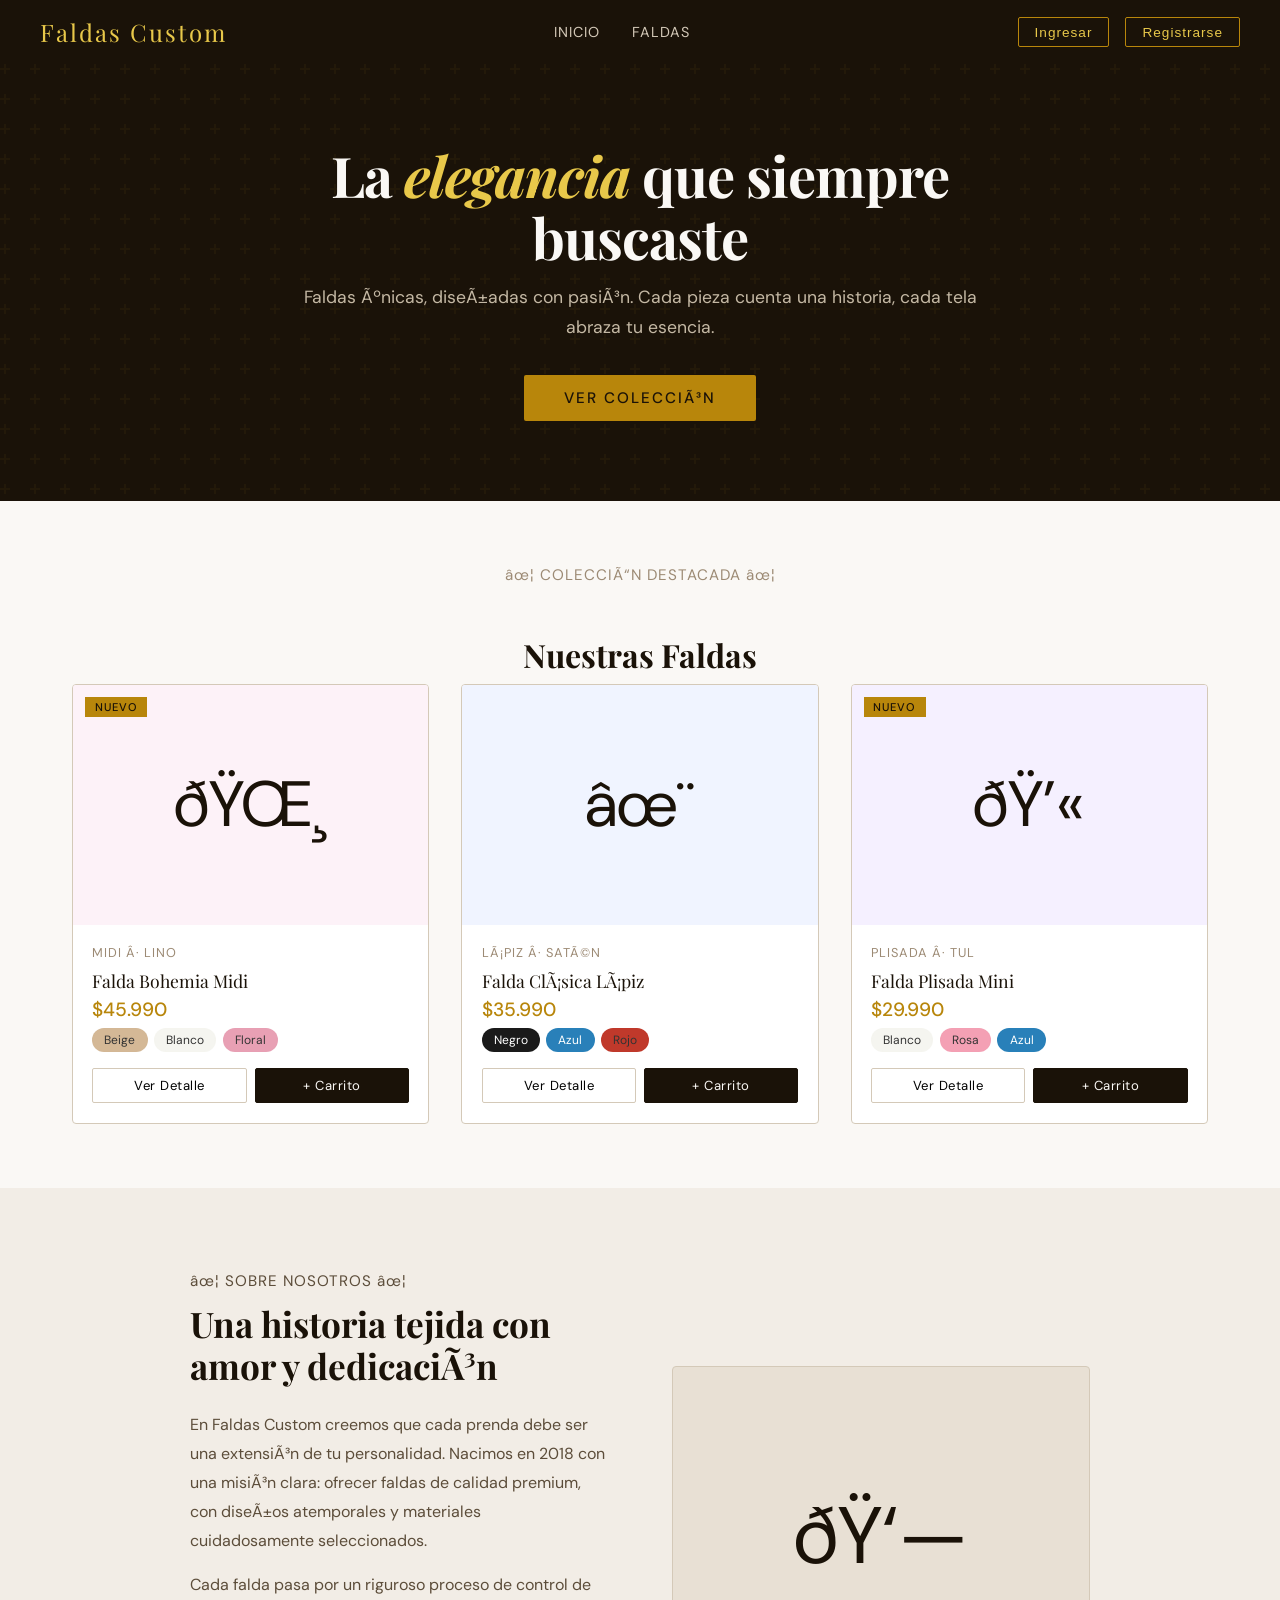
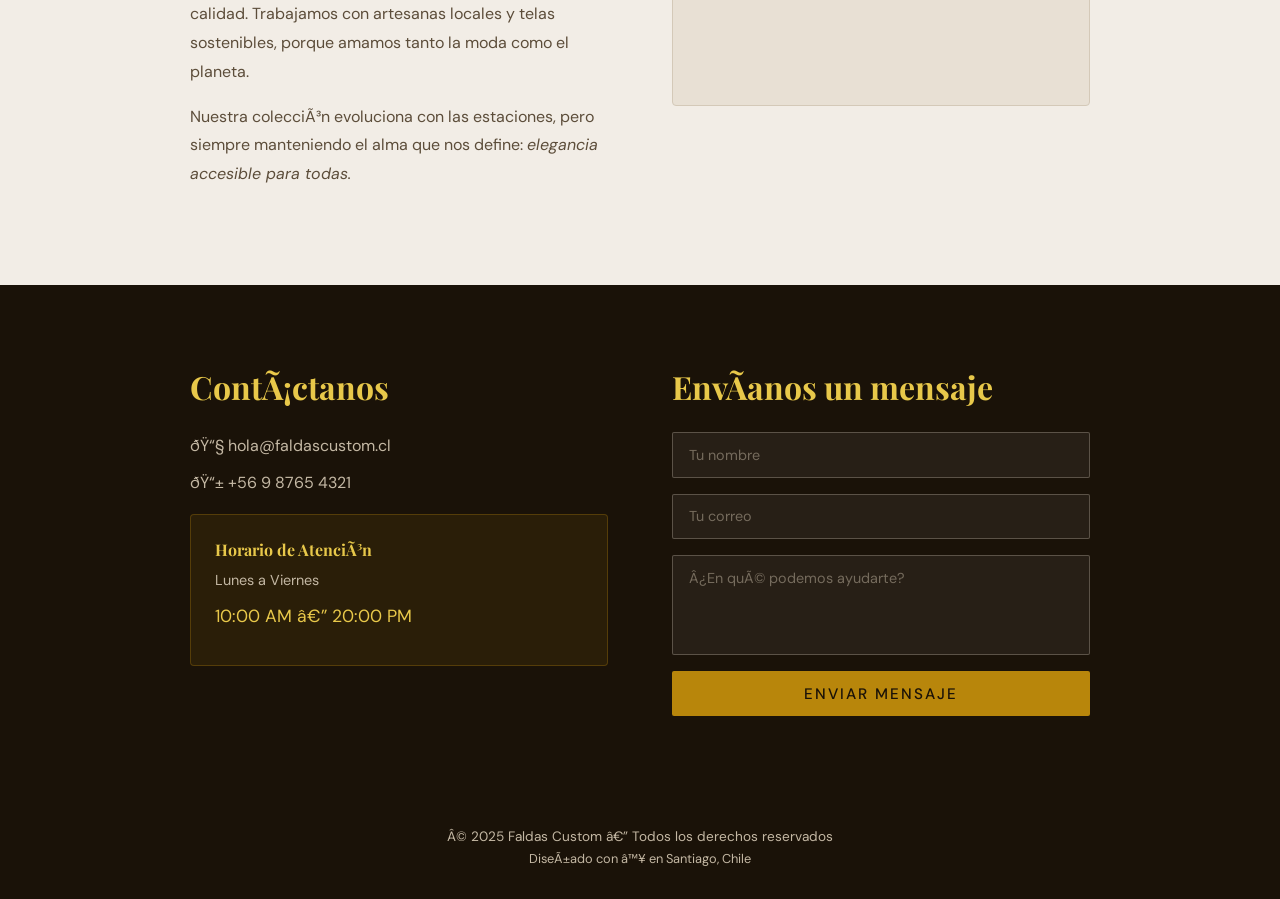
==== frontend/index.html @ bca708c4 "Actualizacion de archivos backend" ====
﻿<!DOCTYPE html>
<html lang="es">
<head>
<meta charset="UTF-8"/>
<meta name="viewport" content="width=device-width,initial-scale=1.0"/>
<title>Faldas Custom. â€” Tienda</title>
<link href="https://fonts.googleapis.com/css2?family=Playfair+Display:ital,wght@0,400;0,600;1,400&family=DM+Sans:wght@300;400;500&display=swap" rel="stylesheet"/>
<link rel="stylesheet" href="css/style.css">
</head>
<body>

<!-- NAV -->
<nav>
  <div class="nav-inner">
    <div class="nav-logo" onclick="goPage('home')">Faldas Custom</div>
    <div class="nav-links">
      <a onclick="goPage('home')">Inicio</a>
      <a onclick="goPage('faldas')">Faldas</a>
    </div>
    <div class="nav-actions" id="navActions">
      <button class="btn-nav" onclick="openModal('loginModal')">Ingresar</button>
      <button class="btn-nav" onclick="openModal('registerModal')">Registrarse</button>
      <div class="cart-badge hidden" id="cartBadge" onclick="toggleCart()">
        ðŸ›ï¸ <span class="cart-count" id="cartCount">0</span>
      </div>
    </div>
  </div>
</nav>

<!-- NOTIF CONTAINER -->
<div class="notif" id="notifContainer"></div>

<!-- CART OVERLAY -->
<div class="cart-overlay" id="cartOverlay" onclick="toggleCart()"></div>

<!-- CART DRAWER -->
<div class="cart-drawer" id="cartDrawer">
  <div class="cart-head">
    <h3>Mi Carrito</h3>
    <button class="modal-close" onclick="toggleCart()">âœ•</button>
  </div>
  <div class="cart-items" id="cartItems"></div>
  <div class="cart-foot">
    <div class="cart-total"><span>Total</span><span id="cartTotal">$0</span></div>
    <button class="btn-primary" style="width:100%;margin-bottom:.5rem" onclick="checkout()">Proceder al Pago</button>
    <button class="btn-sm" style="width:100%" onclick="toggleCart()">Seguir Comprando</button>
  </div>
</div>

<!-- ============ PAGES ============ -->

<!-- HOME PAGE -->
<div id="page-home" class="page active">
  <div class="hero">
    <div class="hero-content">
      <h1>La <em>elegancia</em> que siempre buscaste</h1>
      <p>Faldas Ãºnicas, diseÃ±adas con pasiÃ³n. Cada pieza cuenta una historia, cada tela abraza tu esencia.</p>
      <button class="btn-primary" onclick="goPage('faldas')">Ver ColecciÃ³n</button>
    </div>
  </div>

  <div class="section">
    <p class="section-sub">âœ¦ COLECCIÃ“N DESTACADA âœ¦</p>
    <h2 class="section-title">Nuestras Faldas</h2>
    <div class="products-grid" id="homeProducts"></div>
  </div>

  <div class="about">
    <div class="about-inner">
      <div>
        <p class="section-sub" style="text-align:left;margin-bottom:.5rem">âœ¦ SOBRE NOSOTROS âœ¦</p>
        <h2>Una historia tejida con amor y dedicaciÃ³n</h2>
        <p>En Faldas Custom creemos que cada prenda debe ser una extensiÃ³n de tu personalidad. Nacimos en 2018 con una misiÃ³n clara: ofrecer faldas de calidad premium, con diseÃ±os atemporales y materiales cuidadosamente seleccionados.</p>
        <p>Cada falda pasa por un riguroso proceso de control de calidad. Trabajamos con artesanas locales y telas sostenibles, porque amamos tanto la moda como el planeta.</p>
        <p>Nuestra colecciÃ³n evoluciona con las estaciones, pero siempre manteniendo el alma que nos define: <em>elegancia accesible para todas.</em></p>
      </div>
      <div class="about-img">ðŸ‘—</div>
    </div>
  </div>

  <div class="contact">
    <div class="contact-inner">
      <div>
        <h2>ContÃ¡ctanos</h2>
        <p>ðŸ“§ hola@faldascustom.cl</p>
        <p>ðŸ“± +56 9 8765 4321</p>
        <div class="horario">
          <h4>Horario de AtenciÃ³n</h4>
          <p>Lunes a Viernes</p>
          <p style="font-size:1.1rem;color:var(--gold2);margin-top:.3rem">10:00 AM â€” 20:00 PM</p>
        </div>
      </div>
      <div>
        <h2>EnvÃ­anos un mensaje</h2>
        <div class="contact-form">
          <input type="text" placeholder="Tu nombre"/>
          <input type="email" placeholder="Tu correo"/>
          <textarea rows="4" placeholder="Â¿En quÃ© podemos ayudarte?"></textarea>
          <button class="btn-primary" onclick="notify('Mensaje enviado. Â¡Gracias por contactarnos!')">Enviar Mensaje</button>
        </div>
      </div>
    </div>
  </div>

  <footer>
    <p>Â© 2025 Faldas Custom â€” Todos los derechos reservados</p>
    <p style="margin-top:.3rem;font-size:.8rem">DiseÃ±ado con â™¥ en Santiago, Chile</p>
  </footer>
</div>

<!-- FALDAS PAGE -->
<div id="page-faldas" class="page">
  <div class="faldas-header">
    <h1>ColecciÃ³n de Faldas</h1>
    <p>Encuentra tu falda perfecta con nuestros filtros</p>
  </div>
  <div class="faldas-layout">
    <aside class="filters-panel">
      <h4 style="margin-bottom:1rem;font-size:.9rem;letter-spacing:1px;text-transform:uppercase;color:var(--ink2)">Filtros</h4>

      <div class="filter-section">
        <div class="filter-title">Talla</div>
        <label class="filter-option"><input type="checkbox" value="XS" onchange="applyFilters()"> XS</label>
        <label class="filter-option"><input type="checkbox" value="S" onchange="applyFilters()"> S</label>
        <label class="filter-option"><input type="checkbox" value="M" onchange="applyFilters()"> M</label>
        <label class="filter-option"><input type="checkbox" value="L" onchange="applyFilters()"> L</label>
        <label class="filter-option"><input type="checkbox" value="XL" onchange="applyFilters()"> XL</label>
        <label class="filter-option"><input type="checkbox" value="XXL" onchange="applyFilters()"> XXL</label>
      </div>

      <div class="filter-section">
        <div class="filter-title">Color</div>
        <label class="filter-option"><input type="checkbox" value="Negro" onchange="applyFilters()"> Negro</label>
        <label class="filter-option"><input type="checkbox" value="Blanco" onchange="applyFilters()"> Blanco</label>
        <label class="filter-option"><input type="checkbox" value="Beige" onchange="applyFilters()"> Beige</label>
        <label class="filter-option"><input type="checkbox" value="Rojo" onchange="applyFilters()"> Rojo</label>
        <label class="filter-option"><input type="checkbox" value="Azul" onchange="applyFilters()"> Azul</label>
        <label class="filter-option"><input type="checkbox" value="Floral" onchange="applyFilters()"> Floral</label>
      </div>

      <div class="filter-section">
        <div class="filter-title">Tipo</div>
        <label class="filter-option"><input type="checkbox" value="Midi" onchange="applyFilters()"> Midi</label>
        <label class="filter-option"><input type="checkbox" value="Mini" onchange="applyFilters()"> Mini</label>
        <label class="filter-option"><input type="checkbox" value="Maxi" onchange="applyFilters()"> Maxi</label>
        <label class="filter-option"><input type="checkbox" value="LÃ¡piz" onchange="applyFilters()"> LÃ¡piz</label>
        <label class="filter-option"><input type="checkbox" value="Plisada" onchange="applyFilters()"> Plisada</label>
        <label class="filter-option"><input type="checkbox" value="Campana" onchange="applyFilters()"> Campana</label>
      </div>

      <div class="filter-section">
        <div class="filter-title">Material</div>
        <label class="filter-option"><input type="checkbox" value="Lino" onchange="applyFilters()"> Lino</label>
        <label class="filter-option"><input type="checkbox" value="AlgodÃ³n" onchange="applyFilters()"> AlgodÃ³n</label>
        <label class="filter-option"><input type="checkbox" value="Seda" onchange="applyFilters()"> Seda</label>
        <label class="filter-option"><input type="checkbox" value="Denim" onchange="applyFilters()"> Denim</label>
        <label class="filter-option"><input type="checkbox" value="SatÃ©n" onchange="applyFilters()"> SatÃ©n</label>
        <label class="filter-option"><input type="checkbox" value="Tul" onchange="applyFilters()"> Tul</label>
      </div>
      <button class="clear-filters" onclick="clearFilters()">âœ• Limpiar filtros</button>
    </aside>
    <div>
      <p class="results-count" id="resultsCount"></p>
      <div class="products-grid" id="faldaProducts"></div>
    </div>
  </div>
</div>

<!-- USER DASHBOARD -->
<div id="page-dashboard" class="page">
  <div class="dashboard">
    <div class="dashboard-header">
      <h2 id="dashWelcome">Mi Cuenta</h2>
      <p>Gestiona tus pedidos, direcciones y mÃ©todos de pago</p>
    </div>
    <div class="dash-cards">
      <div class="dash-card"><div class="num" id="dOrders">0</div><div class="lbl">Pedidos</div></div>
      <div class="dash-card"><div class="num" id="dAddresses">0</div><div class="lbl">Direcciones</div></div>
      <div class="dash-card"><div class="num" id="dPayments">0</div><div class="lbl">MÃ©todos de Pago</div></div>
    </div>
    <div class="tabs">
      <button class="tab active" onclick="switchDashTab('orders',this)">Pedidos</button>
      <button class="tab" onclick="switchDashTab('addresses',this)">Direcciones</button>
      <button class="tab" onclick="switchDashTab('payments',this)">MÃ©todos de Pago</button>
      <button class="tab" onclick="switchDashTab('account',this)">Mi Cuenta</button>
    </div>
    <div id="dashTab-orders">
      <div class="order-row header">
        <span>Pedido</span><span>Fecha</span><span>Total</span><span>Estado</span>
      </div>
      <div id="ordersList"></div>
    </div>
    <div id="dashTab-addresses" class="hidden">
      <div style="display:flex;justify-content:flex-end;margin-bottom:1rem">
        <button class="btn-primary" style="padding:.5rem 1.2rem;font-size:.85rem" onclick="openModal('addAddressModal')">+ Agregar DirecciÃ³n</button>
      </div>
      <div id="addressesList"></div>
    </div>
    <div id="dashTab-payments" class="hidden">
      <div style="display:flex;justify-content:flex-end;margin-bottom:1rem">
        <button class="btn-primary" style="padding:.5rem 1.2rem;font-size:.85rem" onclick="openModal('addPaymentModal')">+ Agregar MÃ©todo</button>
      </div>
      <div id="paymentsList"></div>
    </div>
    <div id="dashTab-account" class="hidden">
      <div style="background:var(--card);border:1px solid var(--border);border-radius:4px;padding:1.5rem;max-width:500px">
        <h4 style="margin-bottom:1.2rem;font-family:'Playfair Display',serif">InformaciÃ³n de Cuenta</h4>
        <div class="form-group"><label>Nombre</label><input type="text" id="accName"/></div>
        <div class="form-group"><label>Correo</label><input type="email" id="accEmail" readonly style="background:var(--bg2);color:var(--ink3)"/></div>
        <div class="form-group"><label>Nueva ContraseÃ±a</label><input type="password" id="accPwd" placeholder="Dejar vacÃ­o para no cambiar"/></div>
        <button class="btn-submit" onclick="saveAccount()">Guardar Cambios</button>
      </div>
    </div>
  </div>
</div>

<!-- ADMIN -->
<div id="page-admin" class="page">
  <div class="admin-layout">
    <aside class="admin-sidebar">
      <div style="padding:1.2rem 1.5rem;border-bottom:1px solid rgba(255,255,255,.1);margin-bottom:.5rem">
        <p style="color:var(--gold2);font-size:.8rem;letter-spacing:1px;text-transform:uppercase">Panel Admin</p>
      </div>
      <div class="admin-menu-item active" onclick="switchAdmin('products',this)">ðŸ“¦ Productos</div>
      <div class="admin-menu-item" onclick="switchAdmin('orders',this)">ðŸ§¾ Pedidos</div>
      <div class="admin-menu-item" onclick="switchAdmin('stock',this)">ðŸ“Š Stock</div>
      <div class="admin-menu-item" onclick="switchAdmin('account',this)">âš™ï¸ Mi Cuenta</div>
    </aside>
    <div class="admin-content">

      <!-- ADMIN PRODUCTS -->
      <div id="admin-products">
        <div class="admin-header">
          <h2>GestiÃ³n de Productos</h2>
          <button class="btn-primary" style="padding:.5rem 1.2rem;font-size:.85rem" onclick="openModal('addProductModal')">+ Nuevo Producto</button>
        </div>
        <div class="admin-grid" id="adminProductGrid"></div>
      </div>

      <!-- ADMIN ORDERS -->
      <div id="admin-orders" class="hidden">
        <div class="admin-header"><h2>Lista de Pedidos</h2></div>
        <table class="data-table" style="width:100%">
          <thead><tr>
            <th>ID</th><th>Cliente</th><th>Productos</th><th>Total</th><th>Estado</th><th>AcciÃ³n</th>
          </tr></thead>
          <tbody id="adminOrdersBody"></tbody>
        </table>
      </div>

      <!-- ADMIN STOCK -->
      <div id="admin-stock" class="hidden">
        <div class="admin-header"><h2>Stock Disponible</h2></div>
        <table class="data-table" style="width:100%">
          <thead><tr>
            <th>Producto</th><th>Tallas</th><th>Colores</th><th>Stock Total</th><th>Estado</th>
          </tr></thead>
          <tbody id="adminStockBody"></tbody>
        </table>
      </div>

      <!-- ADMIN ACCOUNT -->
      <div id="admin-account" class="hidden">
        <div class="admin-header"><h2>Mi Cuenta Admin</h2></div>
        <div style="background:var(--card);border:1px solid var(--border);border-radius:4px;padding:1.5rem;max-width:480px">
          <div class="form-group"><label>Nombre</label><input type="text" id="adminName" value="Administrador"/></div>
          <div class="form-group"><label>Correo</label><input type="email" id="adminEmail" value="admin@faldascustom.cl"/></div>
          <div class="form-group"><label>Nueva ContraseÃ±a</label><input type="password" id="adminPwd" placeholder="Dejar vacÃ­o para no cambiar"/></div>
          <button class="btn-submit" onclick="saveAdminAccount()">Guardar Cambios</button>
        </div>
      </div>

    </div>
  </div>
</div>

<!-- PRODUCT DETAIL PAGE -->
<div id="page-detail" class="page">
  <div style="padding:.8rem 2rem;background:var(--bg2);border-bottom:1px solid var(--border)">
    <a style="cursor:pointer;color:var(--ink3);font-size:.85rem" onclick="goPage('faldas')">â† Volver a Faldas</a>
  </div>
  <div class="product-detail" id="productDetailContent"></div>
</div>

<!-- ============ MODALS ============ -->

<!-- LOGIN -->
<div class="modal-overlay hidden" id="loginModal">
  <div class="modal">
    <div class="modal-header">
      <h3>Iniciar SesiÃ³n</h3>
      <button class="modal-close" onclick="closeModal('loginModal')">âœ•</button>
    </div>
    <div class="modal-body">
      <div id="loginError"></div>
      <div class="form-group"><label>Correo ElectrÃ³nico</label><input type="email" id="loginEmail" placeholder="tu@correo.com"/></div>
      <div class="form-group"><label>ContraseÃ±a</label><input type="password" id="loginPwd" placeholder="â€¢â€¢â€¢â€¢â€¢â€¢â€¢â€¢"/></div>
      <div class="form-actions">
        <button class="btn-cancel" onclick="closeModal('loginModal')">Cancelar</button>
        <button class="btn-submit" onclick="doLogin()">Ingresar</button>
      </div>
      <p style="margin-top:1rem;font-size:.85rem;color:var(--ink3);text-align:center">Â¿No tienes cuenta? <a style="color:var(--gold);cursor:pointer" onclick="closeModal('loginModal');openModal('registerModal')">RegÃ­strate</a></p>
    </div>
  </div>
</div>

<!-- REGISTER -->
<div class="modal-overlay hidden" id="registerModal">
  <div class="modal">
    <div class="modal-header">
      <h3>Crear Cuenta</h3>
      <button class="modal-close" onclick="closeModal('registerModal')">âœ•</button>
    </div>
    <div class="modal-body">
      <div id="registerError"></div>
      <div class="form-group"><label>Nombre Completo</label><input type="text" id="regName" placeholder="Tu nombre"/></div>
      <div class="form-group"><label>Correo ElectrÃ³nico</label><input type="email" id="regEmail" placeholder="tu@correo.com"/></div>
      <div class="form-group"><label>ContraseÃ±a</label><input type="password" id="regPwd" placeholder="MÃ­nimo 6 caracteres"/></div>
      <div class="form-group"><label>Confirmar ContraseÃ±a</label><input type="password" id="regPwd2" placeholder="Repite la contraseÃ±a"/></div>
      <div class="form-actions">
        <button class="btn-cancel" onclick="closeModal('registerModal')">Cancelar</button>
        <button class="btn-submit" onclick="doRegister()">Registrarse</button>
      </div>
    </div>
  </div>
</div>

<!-- FIRST LOGIN (admin change password) -->
<div class="modal-overlay hidden" id="firstLoginModal">
  <div class="modal">
    <div class="modal-header"><h3>Primer Ingreso â€” Cambiar ContraseÃ±a</h3></div>
    <div class="modal-body">
      <div class="alert alert-info">Por seguridad, debes establecer una nueva contraseÃ±a en tu primer ingreso.</div>
      <div class="form-group"><label>Nueva ContraseÃ±a</label><input type="password" id="newAdminPwd1" placeholder="MÃ­nimo 6 caracteres"/></div>
      <div class="form-group"><label>Confirmar ContraseÃ±a</label><input type="password" id="newAdminPwd2" placeholder="Repite la contraseÃ±a"/></div>
      <div id="firstLoginError"></div>
      <div class="form-actions">
        <button class="btn-submit" onclick="changeFirstPassword()">Establecer ContraseÃ±a</button>
      </div>
    </div>
  </div>
</div>

<!-- ADD PRODUCT -->
<div class="modal-overlay hidden" id="addProductModal">
  <div class="modal" style="max-width:600px">
    <div class="modal-header">
      <h3 id="addProductTitle">Nuevo Producto</h3>
      <button class="modal-close" onclick="closeModal('addProductModal')">âœ•</button>
    </div>
    <div class="modal-body">
      <div style="display:grid;grid-template-columns:1fr 1fr;gap:1rem">
        <div class="form-group"><label>Nombre</label><input type="text" id="pName"/></div>
        <div class="form-group"><label>Precio ($)</label><input type="number" id="pPrice"/></div>
        <div class="form-group"><label>Tipo</label>
          <select id="pType"><option>Midi</option><option>Mini</option><option>Maxi</option><option>LÃ¡piz</option><option>Plisada</option><option>Campana</option></select>
        </div>
        <div class="form-group"><label>Material</label>
          <select id="pMaterial"><option>Lino</option><option>AlgodÃ³n</option><option>Seda</option><option>Denim</option><option>SatÃ©n</option><option>Tul</option></select>
        </div>
        <div class="form-group"><label>Stock</label><input type="number" id="pStock" value="10"/></div>
        <div class="form-group"><label>Emoji / Icono</label><input type="text" id="pEmoji" value="ðŸ‘—"/></div>
      </div>
      <div class="form-group"><label>DescripciÃ³n</label><textarea id="pDesc" rows="3"></textarea></div>
      <div class="form-group"><label>Tallas disponibles (separadas por coma)</label><input type="text" id="pSizes" placeholder="XS, S, M, L, XL"/></div>
      <div class="form-group"><label>Colores disponibles (separados por coma)</label><input type="text" id="pColors" placeholder="Negro, Blanco, Beige"/></div>
      <div class="form-group"><label>Destacado</label>
        <select id="pFeatured"><option value="false">No</option><option value="true">SÃ­ (Nuevo)</option></select>
      </div>
      <div class="form-actions">
        <button class="btn-cancel" onclick="closeModal('addProductModal')">Cancelar</button>
        <button class="btn-submit" id="saveProductBtn" onclick="saveProduct()">Guardar</button>
      </div>
    </div>
  </div>
</div>

<!-- ADD ADDRESS -->
<div class="modal-overlay hidden" id="addAddressModal">
  <div class="modal">
    <div class="modal-header">
      <h3>Agregar DirecciÃ³n</h3>
      <button class="modal-close" onclick="closeModal('addAddressModal')">âœ•</button>
    </div>
    <div class="modal-body">
      <div class="form-group"><label>Alias (Ej: Casa, Trabajo)</label><input type="text" id="addrAlias"/></div>
      <div class="form-group"><label>Calle y NÃºmero</label><input type="text" id="addrStreet"/></div>
      <div class="form-group"><label>Ciudad</label><input type="text" id="addrCity"/></div>
      <div class="form-group"><label>RegiÃ³n</label><input type="text" id="addrRegion"/></div>
      <div class="form-group"><label>CÃ³digo Postal</label><input type="text" id="addrZip"/></div>
      <div class="form-group"><label>Referencias adicionales</label><textarea id="addrRef" rows="2"></textarea></div>
      <div class="form-actions">
        <button class="btn-cancel" onclick="closeModal('addAddressModal')">Cancelar</button>
        <button class="btn-submit" onclick="saveAddress()">Guardar</button>
      </div>
    </div>
  </div>
</div>

<!-- ADD PAYMENT -->
<div class="modal-overlay hidden" id="addPaymentModal">
  <div class="modal">
    <div class="modal-header">
      <h3>Agregar MÃ©todo de Pago</h3>
      <button class="modal-close" onclick="closeModal('addPaymentModal')">âœ•</button>
    </div>
    <div class="modal-body">
      <div class="form-group"><label>Tipo</label>
        <select id="payType" onchange="togglePayType()">
          <option value="card">Tarjeta de CrÃ©dito/DÃ©bito</option>
          <option value="transfer">Transferencia Bancaria</option>
        </select>
      </div>
      <div id="payCardFields">
        <div class="form-group"><label>NÃºmero de Tarjeta</label><input type="text" id="cardNum" maxlength="19" placeholder="1234 5678 9012 3456" oninput="formatCard(this)"/></div>
        <div style="display:grid;grid-template-columns:1fr 1fr;gap:1rem">
          <div class="form-group"><label>Vencimiento</label><input type="text" id="cardExp" placeholder="MM/AA" maxlength="5"/></div>
          <div class="form-group"><label>CVV</label><input type="text" id="cardCvv" maxlength="3" placeholder="123"/></div>
        </div>
        <div class="form-group"><label>Titular</label><input type="text" id="cardHolder"/></div>
      </div>
      <div id="payTransferFields" class="hidden">
        <div class="form-group"><label>Banco</label><input type="text" id="bankName"/></div>
        <div class="form-group"><label>NÂ° Cuenta</label><input type="text" id="bankAccount"/></div>
        <div class="form-group"><label>RUT Titular</label><input type="text" id="bankRut"/></div>
      </div>
      <div class="form-actions">
        <button class="btn-cancel" onclick="closeModal('addPaymentModal')">Cancelar</button>
        <button class="btn-submit" onclick="savePayment()">Guardar</button>
      </div>
    </div>
  </div>
</div>

<!-- CHECKOUT MODAL -->
<div class="modal-overlay hidden" id="checkoutModal">
  <div class="modal" style="max-width:560px">
    <div class="modal-header">
      <h3>Finalizar Compra</h3>
      <button class="modal-close" onclick="closeModal('checkoutModal')">âœ•</button>
    </div>
    <div class="modal-body">
      <div id="checkoutContent"></div>
    </div>
  </div>
</div>

<script src="js/app.js"></script>
</body>
</html>
---- frontend/css/style.css ----
*{box-sizing:border-box;margin:0;padding:0}
:root{
  --bg:#FAF8F5;--bg2:#F2EDE6;--bg3:#E8E0D4;
  --ink:#1A1208;--ink2:#5C4D3A;--ink3:#9C8A74;
  --gold:#B8860B;--gold2:#E8C84A;--red:#C0392B;
  --white:#FFFFFF;--success:#2E7D32;
  --card:#FFFFFF;--border:#D4C9B8;
  font-family:'DM Sans',sans-serif;
}
body{background:var(--bg);color:var(--ink);min-height:100vh}
h1,h2,h3,h4{font-family:'Playfair Display',serif}

/* NAV */
nav{background:var(--ink);position:sticky;top:0;z-index:100;padding:0 2rem}
.nav-inner{display:flex;align-items:center;justify-content:space-between;height:64px;max-width:1200px;margin:0 auto}
.nav-logo{font-family:'Playfair Display',serif;color:var(--gold2);font-size:1.5rem;letter-spacing:2px;cursor:pointer}
.nav-links{display:flex;gap:2rem;align-items:center}
.nav-links a{color:#D4C9B8;text-decoration:none;font-size:.9rem;letter-spacing:1px;text-transform:uppercase;cursor:pointer;transition:color .2s}
.nav-links a:hover{color:var(--gold2)}
.nav-actions{display:flex;gap:1rem;align-items:center}
.btn-nav{background:none;border:1px solid var(--gold);color:var(--gold2);padding:.4rem 1rem;border-radius:2px;cursor:pointer;font-size:.85rem;letter-spacing:1px;transition:all .2s}
.btn-nav:hover{background:var(--gold);color:var(--ink)}
.cart-badge{position:relative;cursor:pointer}
.cart-count{position:absolute;top:-8px;right:-8px;background:var(--red);color:#fff;border-radius:50%;width:18px;height:18px;font-size:.7rem;display:flex;align-items:center;justify-content:center;font-weight:600}

/* PAGES */
.page{display:none;min-height:calc(100vh - 64px)}
.page.active{display:block}

/* HERO */
.hero{background:var(--ink);color:#FAF8F5;padding:5rem 2rem;text-align:center;position:relative;overflow:hidden}
.hero::before{content:'';position:absolute;inset:0;background:url("data:image/svg+xml,%3Csvg width='60' height='60' viewBox='0 0 60 60' xmlns='http://www.w3.org/2000/svg'%3E%3Cg fill='none' fill-rule='evenodd'%3E%3Cg fill='%23B8860B' fill-opacity='0.06'%3E%3Cpath d='M36 34v-4h-2v4h-4v2h4v4h2v-4h4v-2h-4zm0-30V0h-2v4h-4v2h4v4h2V6h4V4h-4zM6 34v-4H4v4H0v2h4v4h2v-4h4v-2H6zM6 4V0H4v4H0v2h4v4h2V6h4V4H6z'/%3E%3C/g%3E%3C/g%3E%3C/svg%3E")}
.hero-content{position:relative;max-width:700px;margin:0 auto}
.hero h1{font-size:3.5rem;margin-bottom:1rem;line-height:1.1;letter-spacing:-1px}
.hero h1 em{color:var(--gold2);font-style:italic}
.hero p{color:#C4B8A4;font-size:1.1rem;margin-bottom:2rem;line-height:1.7}
.btn-primary{background:var(--gold);color:var(--ink);border:none;padding:.8rem 2.5rem;font-size:.95rem;letter-spacing:2px;text-transform:uppercase;cursor:pointer;border-radius:2px;font-family:'DM Sans',sans-serif;font-weight:500;transition:all .2s}
.btn-primary:hover{background:var(--gold2);transform:translateY(-1px)}

/* PRODUCTS GRID */
.section{padding:4rem 2rem;max-width:1200px;margin:0 auto}
.section-title{text-align:center;margin-bottom:.5rem;font-size:2rem;color:var(--ink)}
.section-sub{text-align:center;color:var(--ink3);margin-bottom:3rem;font-size:.95rem;letter-spacing:1px}
.products-grid{display:grid;grid-template-columns:repeat(auto-fill,minmax(280px,1fr));gap:2rem}
#homeProducts{grid-template-columns:repeat(3,1fr)}
.product-card{background:var(--card);border:1px solid var(--border);border-radius:4px;overflow:hidden;transition:transform .2s,box-shadow .2s;cursor:pointer}
.product-card:hover{transform:translateY(-4px);box-shadow:0 8px 24px rgba(26,18,8,.1)}
.product-img{height:240px;display:flex;align-items:center;justify-content:center;font-size:4rem;position:relative}
.product-badge{position:absolute;top:12px;left:12px;background:var(--gold);color:var(--ink);font-size:.7rem;padding:.2rem .6rem;letter-spacing:1px;text-transform:uppercase;font-weight:500}
.product-info{padding:1.2rem}
.product-name{font-family:'Playfair Display',serif;font-size:1.1rem;margin-bottom:.3rem}
.product-type{color:var(--ink3);font-size:.8rem;letter-spacing:1px;text-transform:uppercase;margin-bottom:.5rem}
.product-price{font-size:1.2rem;font-weight:500;color:var(--gold)}
.product-actions{display:flex;gap:.5rem;margin-top:1rem}
.btn-sm{flex:1;padding:.5rem;font-size:.82rem;border:1px solid var(--border);background:none;cursor:pointer;border-radius:2px;font-family:'DM Sans',sans-serif;transition:all .2s;letter-spacing:.5px}
.btn-sm.primary{background:var(--ink);color:#FAF8F5;border-color:var(--ink)}
.btn-sm.primary:hover{background:var(--gold);border-color:var(--gold);color:var(--ink)}
.btn-sm:hover{background:var(--bg2);border-color:var(--ink3)}

/* SOBRE NOSOTROS */
.about{background:var(--bg2);padding:5rem 2rem}
.about-inner{max-width:900px;margin:0 auto;display:grid;grid-template-columns:1fr 1fr;gap:4rem;align-items:center}
.about h2{font-size:2.2rem;margin-bottom:1.5rem;line-height:1.2}
.about p{color:var(--ink2);line-height:1.8;margin-bottom:1rem}
.about-img{background:var(--bg3);border-radius:4px;height:340px;display:flex;align-items:center;justify-content:center;font-size:5rem;border:1px solid var(--border)}

/* CONTACTO */
.contact{padding:5rem 2rem;background:var(--ink);color:#FAF8F5}
.contact-inner{max-width:900px;margin:0 auto;display:grid;grid-template-columns:1fr 1fr;gap:4rem}
.contact h2{font-family:'Playfair Display',serif;font-size:2rem;margin-bottom:1.5rem;color:var(--gold2)}
.contact p{color:#C4B8A4;line-height:1.8;margin-bottom:.5rem}
.contact-form{display:flex;flex-direction:column;gap:1rem}
.contact-form input,.contact-form textarea{background:rgba(255,255,255,.06);border:1px solid rgba(212,201,184,.3);color:#FAF8F5;padding:.8rem 1rem;border-radius:2px;font-family:'DM Sans',sans-serif;font-size:.9rem;resize:none}
.contact-form input::placeholder,.contact-form textarea::placeholder{color:rgba(196,184,164,.5)}
.horario{background:rgba(184,134,11,.1);border:1px solid rgba(184,134,11,.3);padding:1.5rem;border-radius:4px;margin-top:1rem}
.horario h4{color:var(--gold2);font-family:'Playfair Display',serif;margin-bottom:.5rem}
.horario p{color:#C4B8A4;font-size:.9rem}

/* FALDAS PAGE */
.faldas-header{background:var(--ink);padding:3rem 2rem;text-align:center;color:#FAF8F5}
.faldas-header h1{font-size:2.5rem;color:var(--gold2);margin-bottom:.5rem}
.faldas-header p{color:#C4B8A4}
.faldas-layout{display:grid;grid-template-columns:260px 1fr;gap:2rem;padding:2rem;max-width:1200px;margin:0 auto}
.filters-panel{background:var(--card);border:1px solid var(--border);border-radius:4px;padding:1.5rem;height:fit-content;position:sticky;top:80px}
.filter-section{margin-bottom:1.5rem;padding-bottom:1.5rem;border-bottom:1px solid var(--border)}
.filter-section:last-child{border-bottom:none;margin-bottom:0}
.filter-title{font-size:.8rem;letter-spacing:2px;text-transform:uppercase;color:var(--ink2);font-weight:500;margin-bottom:.8rem}
.filter-option{display:flex;align-items:center;gap:.5rem;margin-bottom:.4rem;cursor:pointer;font-size:.9rem;color:var(--ink2)}
.filter-option input{accent-color:var(--gold)}
.filter-option:hover{color:var(--ink)}
.results-count{color:var(--ink3);font-size:.85rem;margin-bottom:1rem}
.clear-filters{background:none;border:1px solid var(--border);padding:.3rem .8rem;border-radius:2px;font-size:.8rem;cursor:pointer;color:var(--ink2);margin-top:.5rem}

/* MODALS */
.modal-overlay{position:fixed;inset:0;background:rgba(26,18,8,.7);z-index:200;display:flex;align-items:center;justify-content:center;padding:1rem}
.modal{background:var(--card);border-radius:4px;max-width:520px;width:100%;max-height:90vh;overflow-y:auto;position:relative}
.modal-header{padding:1.5rem;border-bottom:1px solid var(--border);display:flex;justify-content:space-between;align-items:center}
.modal-header h3{font-family:'Playfair Display',serif;font-size:1.3rem}
.modal-close{background:none;border:none;font-size:1.4rem;cursor:pointer;color:var(--ink3);line-height:1}
.modal-body{padding:1.5rem}
.form-group{margin-bottom:1.2rem}
.form-group label{display:block;font-size:.82rem;letter-spacing:1px;text-transform:uppercase;color:var(--ink2);margin-bottom:.4rem;font-weight:500}
.form-group input,.form-group select,.form-group textarea{width:100%;padding:.7rem .9rem;border:1px solid var(--border);border-radius:2px;font-family:'DM Sans',sans-serif;font-size:.9rem;background:var(--bg);color:var(--ink);outline:none;transition:border .2s}
.form-group input:focus,.form-group select:focus,.form-group textarea:focus{border-color:var(--gold)}
.form-group textarea{resize:vertical;min-height:80px}
.form-actions{display:flex;gap:.8rem;justify-content:flex-end;margin-top:1.5rem}
.btn-cancel{background:none;border:1px solid var(--border);padding:.6rem 1.5rem;border-radius:2px;cursor:pointer;font-family:'DM Sans',sans-serif;color:var(--ink2)}
.btn-submit{background:var(--ink);color:#FAF8F5;border:none;padding:.6rem 1.5rem;border-radius:2px;cursor:pointer;font-family:'DM Sans',sans-serif;font-weight:500;transition:background .2s}
.btn-submit:hover{background:var(--gold);color:var(--ink)}
.btn-danger{background:var(--red);color:#fff;border:none;padding:.6rem 1.5rem;border-radius:2px;cursor:pointer;font-family:'DM Sans',sans-serif}

/* TABS */
.tabs{display:flex;gap:0;border-bottom:2px solid var(--border);margin-bottom:1.5rem}
.tab{padding:.6rem 1.2rem;cursor:pointer;font-size:.85rem;border:none;background:none;color:var(--ink3);border-bottom:2px solid transparent;margin-bottom:-2px;font-family:'DM Sans',sans-serif;letter-spacing:.5px;transition:all .2s}
.tab.active{color:var(--gold);border-bottom-color:var(--gold);font-weight:500}

/* CART DRAWER */
.cart-drawer{position:fixed;right:0;top:0;bottom:0;width:380px;background:var(--card);z-index:300;transform:translateX(100%);transition:transform .3s;border-left:1px solid var(--border);display:flex;flex-direction:column}
.cart-drawer.open{transform:translateX(0)}
.cart-overlay{position:fixed;inset:0;background:rgba(26,18,8,.5);z-index:299;display:none}
.cart-overlay.open{display:block}
.cart-head{padding:1.5rem;border-bottom:1px solid var(--border);display:flex;justify-content:space-between;align-items:center}
.cart-head h3{font-family:'Playfair Display',serif;font-size:1.2rem}
.cart-items{flex:1;overflow-y:auto;padding:1rem}
.cart-item{display:flex;gap:1rem;padding:.8rem 0;border-bottom:1px solid var(--border)}
.cart-item-img{width:56px;height:56px;background:var(--bg2);border-radius:2px;display:flex;align-items:center;justify-content:center;font-size:1.8rem;flex-shrink:0}
.cart-item-info{flex:1}
.cart-item-name{font-size:.9rem;font-weight:500;margin-bottom:.2rem}
.cart-item-detail{font-size:.8rem;color:var(--ink3)}
.cart-item-price{font-size:.9rem;color:var(--gold);font-weight:500}
.cart-qty{display:flex;align-items:center;gap:.5rem;margin-top:.4rem}
.qty-btn{background:var(--bg2);border:1px solid var(--border);width:24px;height:24px;border-radius:2px;cursor:pointer;font-size:.9rem;display:flex;align-items:center;justify-content:center;font-family:'DM Sans',sans-serif}
.cart-foot{padding:1rem 1.5rem;border-top:1px solid var(--border)}
.cart-total{display:flex;justify-content:space-between;margin-bottom:1rem;font-size:1rem;font-weight:500}
.cart-empty{text-align:center;padding:3rem 1rem;color:var(--ink3)}
.cart-empty span{font-size:3rem;display:block;margin-bottom:1rem}

/* DASHBOARD USER */
.dashboard{max-width:900px;margin:0 auto;padding:2rem}
.dashboard-header{margin-bottom:2rem}
.dashboard-header h2{font-size:1.8rem;margin-bottom:.3rem}
.dashboard-header p{color:var(--ink3)}
.dash-cards{display:grid;grid-template-columns:repeat(3,1fr);gap:1rem;margin-bottom:2rem}
.dash-card{background:var(--card);border:1px solid var(--border);border-radius:4px;padding:1.2rem;text-align:center}
.dash-card .num{font-family:'Playfair Display',serif;font-size:2rem;color:var(--gold);margin-bottom:.2rem}
.dash-card .lbl{font-size:.8rem;color:var(--ink3);letter-spacing:1px;text-transform:uppercase}
.order-row{display:grid;grid-template-columns:1fr 1fr 1fr 1fr;gap:1rem;padding:.8rem 0;border-bottom:1px solid var(--border);font-size:.9rem;align-items:center}
.order-row.header{font-size:.75rem;letter-spacing:1px;text-transform:uppercase;color:var(--ink3);font-weight:500}
.status-badge{display:inline-block;padding:.2rem .7rem;border-radius:20px;font-size:.75rem;font-weight:500}
.status-pending{background:#FFF3CD;color:#856404}
.status-shipping{background:#D1ECF1;color:#0C5460}
.status-delivered{background:#D4EDDA;color:#155724}
.address-card{background:var(--card);border:1px solid var(--border);border-radius:4px;padding:1.2rem;margin-bottom:.8rem;display:flex;justify-content:space-between;align-items:flex-start}
.address-default{background:rgba(184,134,11,.1);border-color:var(--gold)}
.payment-card{background:var(--card);border:1px solid var(--border);border-radius:4px;padding:1rem 1.2rem;margin-bottom:.8rem;display:flex;align-items:center;gap:1rem}
.card-icon{font-size:1.8rem;width:48px;text-align:center}
.btn-icon{background:none;border:none;cursor:pointer;color:var(--ink3);font-size:1rem;padding:.2rem .4rem;border-radius:2px;transition:color .2s}
.btn-icon:hover{color:var(--red)}
.btn-icon.edit:hover{color:var(--gold)}

/* ADMIN */
.admin-layout{display:grid;grid-template-columns:220px 1fr;min-height:calc(100vh - 64px)}
.admin-sidebar{background:var(--ink);padding:1.5rem 0}
.admin-menu-item{display:flex;align-items:center;gap:.8rem;padding:.7rem 1.5rem;cursor:pointer;color:#C4B8A4;font-size:.9rem;transition:all .2s;border-left:3px solid transparent}
.admin-menu-item:hover{background:rgba(255,255,255,.05);color:var(--gold2)}
.admin-menu-item.active{background:rgba(184,134,11,.15);color:var(--gold2);border-left-color:var(--gold)}
.admin-content{padding:2rem;background:var(--bg)}
.admin-header{display:flex;justify-content:space-between;align-items:center;margin-bottom:1.5rem}
.admin-header h2{font-size:1.5rem}
.data-table{width:100%;border-collapse:collapse;background:var(--card);border:1px solid var(--border);border-radius:4px;overflow:hidden}
.data-table th{background:var(--bg2);padding:.8rem 1rem;text-align:left;font-size:.75rem;letter-spacing:1px;text-transform:uppercase;color:var(--ink2);font-weight:500;border-bottom:1px solid var(--border)}
.data-table td{padding:.8rem 1rem;border-bottom:1px solid var(--border);font-size:.9rem}
.data-table tr:last-child td{border-bottom:none}
.data-table tr:hover td{background:var(--bg)}
.admin-grid{display:grid;grid-template-columns:repeat(auto-fill,minmax(240px,1fr));gap:1.5rem}
.admin-product-card{background:var(--card);border:1px solid var(--border);border-radius:4px;overflow:hidden}
.admin-product-card .img{height:160px;display:flex;align-items:center;justify-content:center;font-size:3.5rem;background:var(--bg2)}
.admin-product-card .info{padding:1rem}
.admin-product-card .actions{display:flex;gap:.5rem;padding:.8rem 1rem;border-top:1px solid var(--border)}
.toggle{position:relative;width:42px;height:24px;cursor:pointer}
.toggle input{opacity:0;width:0;height:0}
.toggle-slider{position:absolute;inset:0;background:var(--bg3);border-radius:12px;transition:.3s}
.toggle-slider::before{content:'';position:absolute;width:18px;height:18px;left:3px;top:3px;background:#fff;border-radius:50%;transition:.3s}
input:checked + .toggle-slider{background:var(--success)}
input:checked + .toggle-slider::before{transform:translateX(18px)}
.stat-row{display:flex;justify-content:space-between;padding:.6rem 0;border-bottom:1px solid var(--border);font-size:.9rem}
.stock-low{color:var(--red);font-weight:500}
.stock-ok{color:var(--success)}

/* SIZE-COLOR PILLS */
.pill-list{display:flex;flex-wrap:wrap;gap:.4rem;margin-top:.4rem}
.pill{padding:.2rem .7rem;border-radius:20px;font-size:.75rem;border:1px solid var(--border);background:var(--bg2);color:var(--ink2)}
.color-dot{width:18px;height:18px;border-radius:50%;display:inline-block;border:1px solid rgba(0,0,0,.1);cursor:pointer}

/* ALERT */
.alert{padding:.8rem 1.2rem;border-radius:4px;margin-bottom:1rem;font-size:.9rem}
.alert-success{background:#D4EDDA;color:#155724;border:1px solid #C3E6CB}
.alert-error{background:#F8D7DA;color:#721C24;border:1px solid #F5C6CB}
.alert-info{background:#D1ECF1;color:#0C5460;border:1px solid #BEE5EB}

/* PRODUCT DETAIL */
.product-detail{display:grid;grid-template-columns:1fr 1fr;gap:3rem;padding:3rem 2rem;max-width:1000px;margin:0 auto}
.detail-img{background:var(--bg2);border-radius:4px;height:400px;display:flex;align-items:center;justify-content:center;font-size:6rem;border:1px solid var(--border)}
.detail-type{color:var(--ink3);font-size:.8rem;letter-spacing:2px;text-transform:uppercase;margin-bottom:.5rem}
.detail-name{font-size:2rem;margin-bottom:.5rem;line-height:1.2}
.detail-price{font-size:1.8rem;color:var(--gold);margin-bottom:1rem}
.detail-desc{color:var(--ink2);line-height:1.8;margin-bottom:1.5rem}
.option-title{font-size:.8rem;letter-spacing:1px;text-transform:uppercase;color:var(--ink2);margin-bottom:.6rem;font-weight:500}
.size-options{display:flex;gap:.5rem;margin-bottom:1.2rem}
.size-btn{padding:.4rem .9rem;border:1px solid var(--border);border-radius:2px;cursor:pointer;font-size:.85rem;background:none;color:var(--ink2);transition:all .2s}
.size-btn.active,.size-btn:hover{border-color:var(--gold);color:var(--gold);background:rgba(184,134,11,.05)}
.color-options{display:flex;gap:.5rem;margin-bottom:1.5rem}
.color-opt{width:28px;height:28px;border-radius:50%;border:2px solid transparent;cursor:pointer;transition:border .2s}
.color-opt.active{border-color:var(--gold)}

/* FOOTER */
footer{background:var(--ink);color:#C4B8A4;padding:2rem;text-align:center;font-size:.85rem}

/* NOTIFICATIONS */
.notif{position:fixed;bottom:2rem;right:2rem;z-index:500;display:flex;flex-direction:column;gap:.5rem}
.notif-item{background:var(--ink);color:#FAF8F5;padding:.8rem 1.5rem;border-radius:4px;font-size:.9rem;border-left:3px solid var(--gold);animation:slideIn .3s ease}
@keyframes slideIn{from{transform:translateX(100%);opacity:0}to{transform:translateX(0);opacity:1}}

/* RESPONSIVE */
@media(max-width:768px){
  .hero h1{font-size:2.2rem}
  .about-inner,.contact-inner,.product-detail{grid-template-columns:1fr}
  .faldas-layout{grid-template-columns:1fr}
  .filters-panel{position:static}
  .admin-layout{grid-template-columns:1fr}
  .admin-sidebar{display:flex;overflow-x:auto;padding:0}
  .dash-cards{grid-template-columns:1fr 1fr}
  .cart-drawer{width:100%}
}

.hidden{display:none!important}
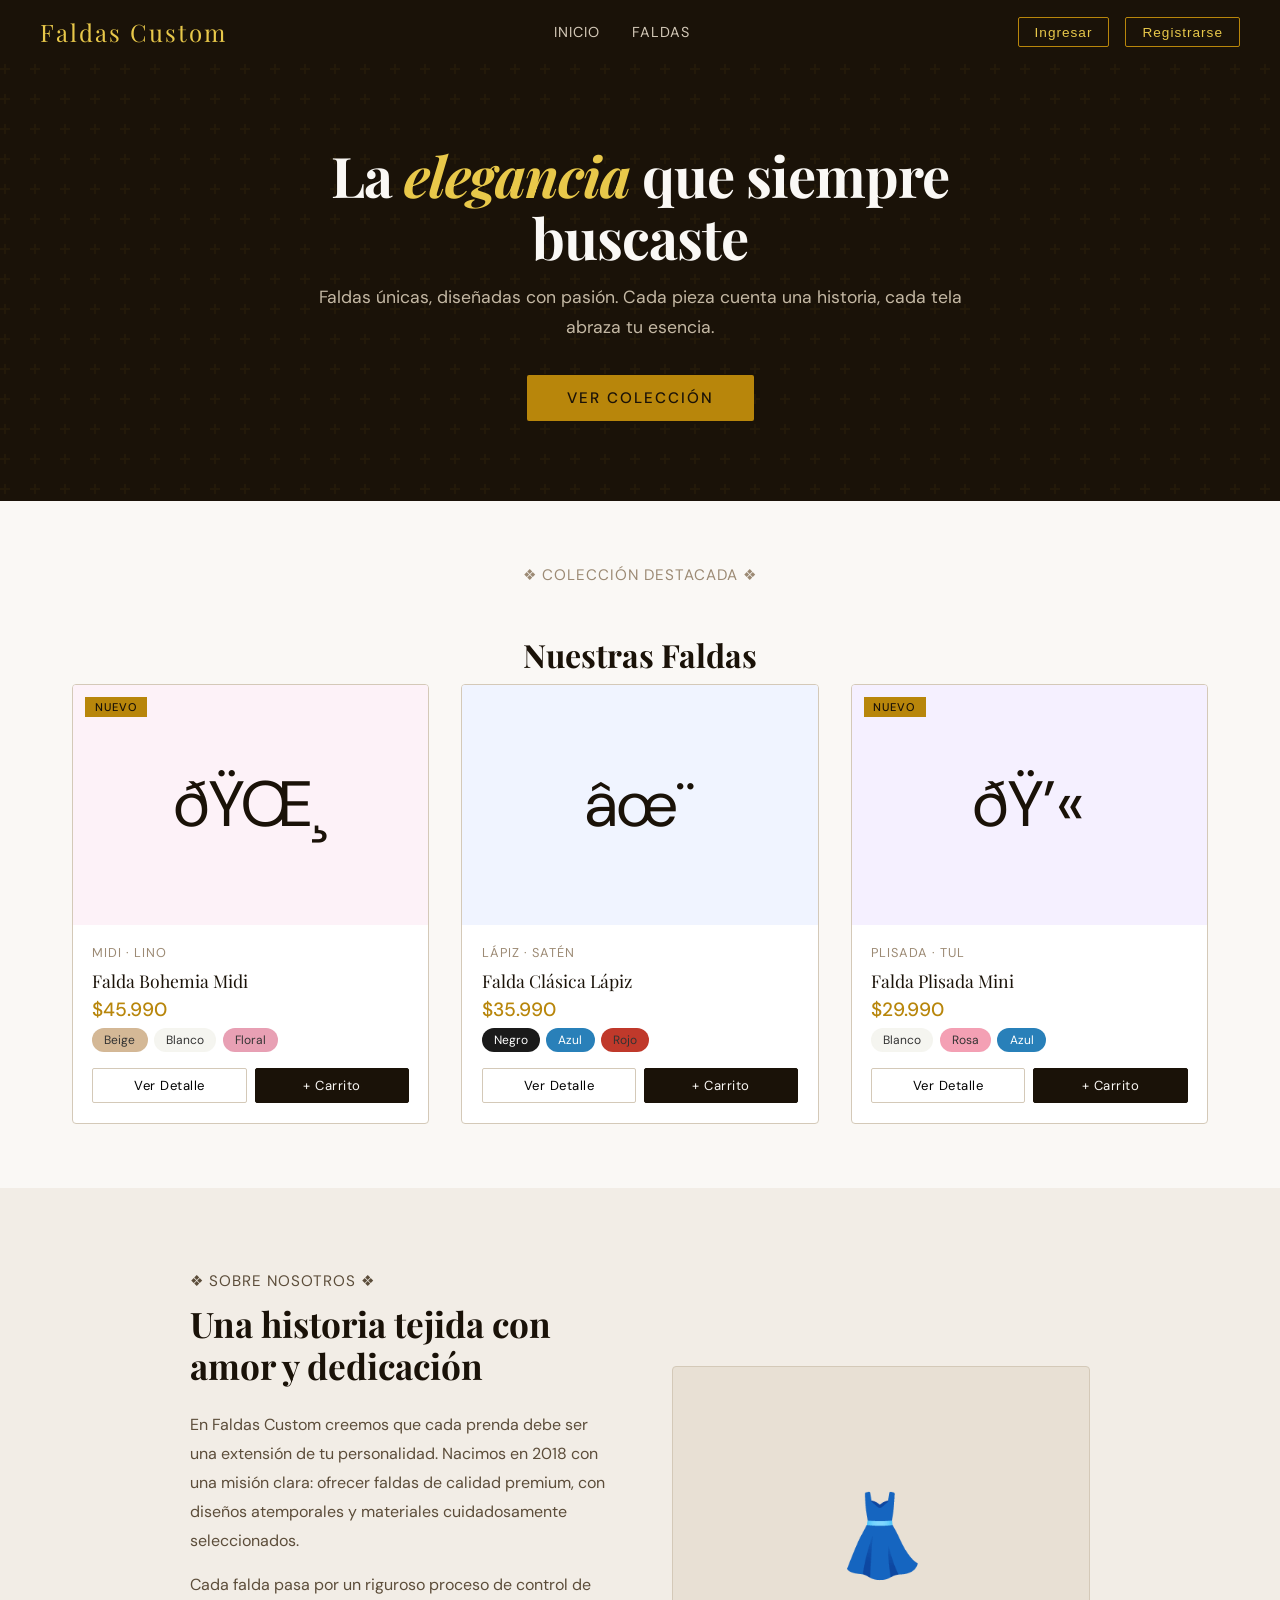
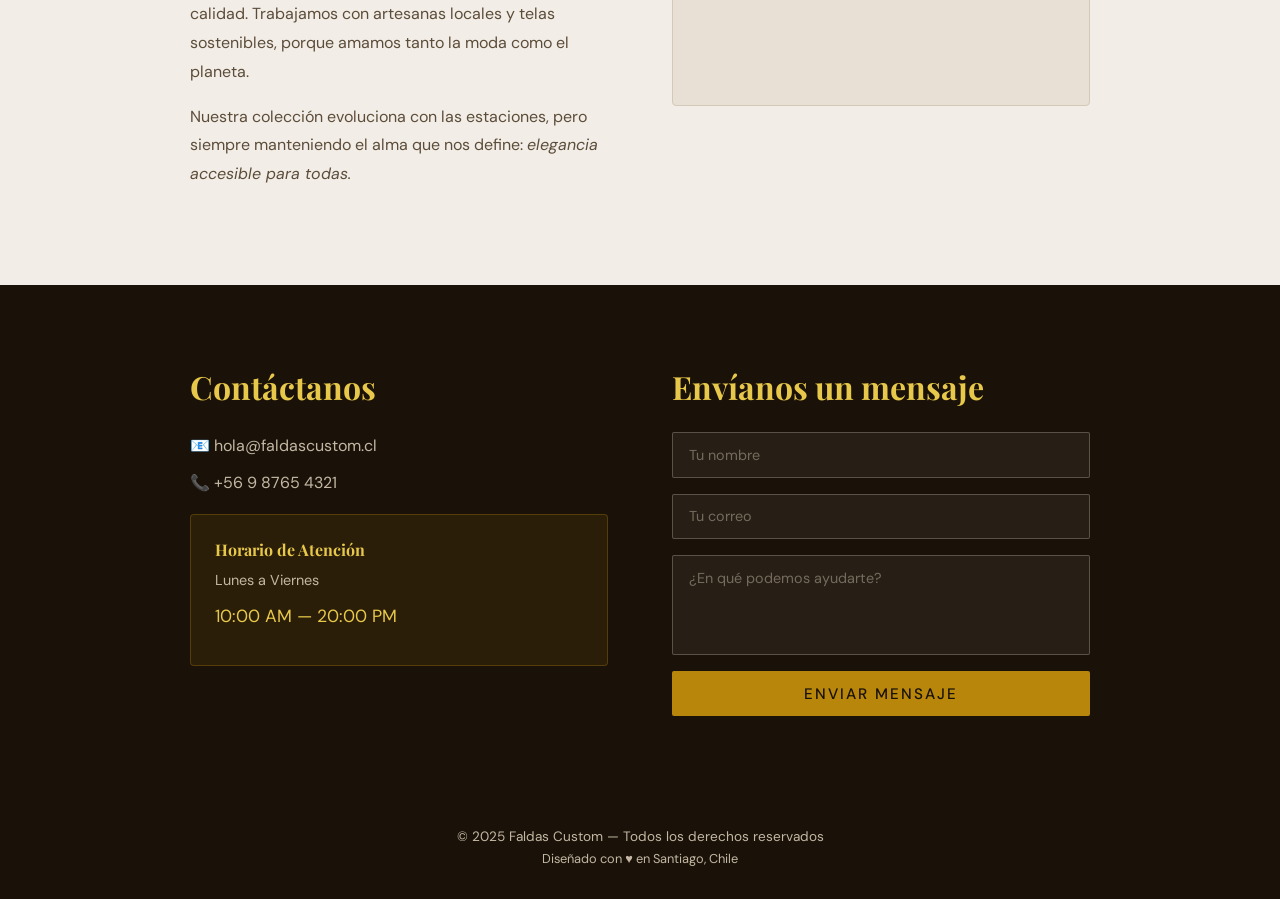
==== commit 04a727bc: "Solucion a error de texto" ====
--- a/frontend/index.html
+++ b/frontend/index.html
@@ -3,7 +3,7 @@
 <head>
 <meta charset="UTF-8"/>
 <meta name="viewport" content="width=device-width,initial-scale=1.0"/>
-<title>Faldas Custom. â€” Tienda</title>
+<title>Faldas Custom. — Tienda</title>
 <link href="https://fonts.googleapis.com/css2?family=Playfair+Display:ital,wght@0,400;0,600;1,400&family=DM+Sans:wght@300;400;500&display=swap" rel="stylesheet"/>
 <link rel="stylesheet" href="css/style.css">
 </head>
@@ -21,7 +21,7 @@
       <button class="btn-nav" onclick="openModal('loginModal')">Ingresar</button>
       <button class="btn-nav" onclick="openModal('registerModal')">Registrarse</button>
       <div class="cart-badge hidden" id="cartBadge" onclick="toggleCart()">
-        ðŸ›ï¸ <span class="cart-count" id="cartCount">0</span>
+        🛍️ <span class="cart-count" id="cartCount">0</span>
       </div>
     </div>
   </div>
@@ -37,7 +37,7 @@
 <div class="cart-drawer" id="cartDrawer">
   <div class="cart-head">
     <h3>Mi Carrito</h3>
-    <button class="modal-close" onclick="toggleCart()">âœ•</button>
+    <button class="modal-close" onclick="toggleCart()">✕</button>
   </div>
   <div class="cart-items" id="cartItems"></div>
   <div class="cart-foot">
@@ -54,13 +54,13 @@
   <div class="hero">
     <div class="hero-content">
       <h1>La <em>elegancia</em> que siempre buscaste</h1>
-      <p>Faldas Ãºnicas, diseÃ±adas con pasiÃ³n. Cada pieza cuenta una historia, cada tela abraza tu esencia.</p>
-      <button class="btn-primary" onclick="goPage('faldas')">Ver ColecciÃ³n</button>
+      <p>Faldas únicas, diseñadas con pasión. Cada pieza cuenta una historia, cada tela abraza tu esencia.</p>
+      <button class="btn-primary" onclick="goPage('faldas')">Ver Colección</button>
     </div>
   </div>
 
   <div class="section">
-    <p class="section-sub">âœ¦ COLECCIÃ“N DESTACADA âœ¦</p>
+    <p class="section-sub">❖ COLECCIÓN DESTACADA ❖</p>
     <h2 class="section-title">Nuestras Faldas</h2>
     <div class="products-grid" id="homeProducts"></div>
   </div>
@@ -68,50 +68,50 @@
   <div class="about">
     <div class="about-inner">
       <div>
-        <p class="section-sub" style="text-align:left;margin-bottom:.5rem">âœ¦ SOBRE NOSOTROS âœ¦</p>
-        <h2>Una historia tejida con amor y dedicaciÃ³n</h2>
-        <p>En Faldas Custom creemos que cada prenda debe ser una extensiÃ³n de tu personalidad. Nacimos en 2018 con una misiÃ³n clara: ofrecer faldas de calidad premium, con diseÃ±os atemporales y materiales cuidadosamente seleccionados.</p>
+        <p class="section-sub" style="text-align:left;margin-bottom:.5rem">❖ SOBRE NOSOTROS ❖</p>
+        <h2>Una historia tejida con amor y dedicación</h2>
+        <p>En Faldas Custom creemos que cada prenda debe ser una extensión de tu personalidad. Nacimos en 2018 con una misión clara: ofrecer faldas de calidad premium, con diseños atemporales y materiales cuidadosamente seleccionados.</p>
         <p>Cada falda pasa por un riguroso proceso de control de calidad. Trabajamos con artesanas locales y telas sostenibles, porque amamos tanto la moda como el planeta.</p>
-        <p>Nuestra colecciÃ³n evoluciona con las estaciones, pero siempre manteniendo el alma que nos define: <em>elegancia accesible para todas.</em></p>
-      </div>
-      <div class="about-img">ðŸ‘—</div>
+        <p>Nuestra colección evoluciona con las estaciones, pero siempre manteniendo el alma que nos define: <em>elegancia accesible para todas.</em></p>
+      </div>
+      <div class="about-img">👗</div>
     </div>
   </div>
 
   <div class="contact">
     <div class="contact-inner">
       <div>
-        <h2>ContÃ¡ctanos</h2>
-        <p>ðŸ“§ hola@faldascustom.cl</p>
-        <p>ðŸ“± +56 9 8765 4321</p>
+        <h2>Contáctanos</h2>
+        <p>📧 hola@faldascustom.cl</p>
+        <p>📞 +56 9 8765 4321</p>
         <div class="horario">
-          <h4>Horario de AtenciÃ³n</h4>
+          <h4>Horario de Atención</h4>
           <p>Lunes a Viernes</p>
-          <p style="font-size:1.1rem;color:var(--gold2);margin-top:.3rem">10:00 AM â€” 20:00 PM</p>
+          <p style="font-size:1.1rem;color:var(--gold2);margin-top:.3rem">10:00 AM — 20:00 PM</p>
         </div>
       </div>
       <div>
-        <h2>EnvÃ­anos un mensaje</h2>
+        <h2>Envíanos un mensaje</h2>
         <div class="contact-form">
           <input type="text" placeholder="Tu nombre"/>
           <input type="email" placeholder="Tu correo"/>
-          <textarea rows="4" placeholder="Â¿En quÃ© podemos ayudarte?"></textarea>
-          <button class="btn-primary" onclick="notify('Mensaje enviado. Â¡Gracias por contactarnos!')">Enviar Mensaje</button>
+          <textarea rows="4" placeholder="¿En qué podemos ayudarte?"></textarea>
+          <button class="btn-primary" onclick="notify('Mensaje enviado. ¡Gracias por contactarnos!')">Enviar Mensaje</button>
         </div>
       </div>
     </div>
   </div>
 
   <footer>
-    <p>Â© 2025 Faldas Custom â€” Todos los derechos reservados</p>
-    <p style="margin-top:.3rem;font-size:.8rem">DiseÃ±ado con â™¥ en Santiago, Chile</p>
+    <p>© 2025 Faldas Custom — Todos los derechos reservados</p>
+    <p style="margin-top:.3rem;font-size:.8rem">Diseñado con ♥ en Santiago, Chile</p>
   </footer>
 </div>
 
 <!-- FALDAS PAGE -->
 <div id="page-faldas" class="page">
   <div class="faldas-header">
-    <h1>ColecciÃ³n de Faldas</h1>
+    <h1>Colección de Faldas</h1>
     <p>Encuentra tu falda perfecta con nuestros filtros</p>
   </div>
   <div class="faldas-layout">
@@ -143,7 +143,7 @@
         <label class="filter-option"><input type="checkbox" value="Midi" onchange="applyFilters()"> Midi</label>
         <label class="filter-option"><input type="checkbox" value="Mini" onchange="applyFilters()"> Mini</label>
         <label class="filter-option"><input type="checkbox" value="Maxi" onchange="applyFilters()"> Maxi</label>
-        <label class="filter-option"><input type="checkbox" value="LÃ¡piz" onchange="applyFilters()"> LÃ¡piz</label>
+        <label class="filter-option"><input type="checkbox" value="Lápiz" onchange="applyFilters()"> Lápiz</label>
         <label class="filter-option"><input type="checkbox" value="Plisada" onchange="applyFilters()"> Plisada</label>
         <label class="filter-option"><input type="checkbox" value="Campana" onchange="applyFilters()"> Campana</label>
       </div>
@@ -151,13 +151,13 @@
       <div class="filter-section">
         <div class="filter-title">Material</div>
         <label class="filter-option"><input type="checkbox" value="Lino" onchange="applyFilters()"> Lino</label>
-        <label class="filter-option"><input type="checkbox" value="AlgodÃ³n" onchange="applyFilters()"> AlgodÃ³n</label>
+        <label class="filter-option"><input type="checkbox" value="Algodón" onchange="applyFilters()"> Algodón</label>
         <label class="filter-option"><input type="checkbox" value="Seda" onchange="applyFilters()"> Seda</label>
         <label class="filter-option"><input type="checkbox" value="Denim" onchange="applyFilters()"> Denim</label>
-        <label class="filter-option"><input type="checkbox" value="SatÃ©n" onchange="applyFilters()"> SatÃ©n</label>
+        <label class="filter-option"><input type="checkbox" value="Satén" onchange="applyFilters()"> Satén</label>
         <label class="filter-option"><input type="checkbox" value="Tul" onchange="applyFilters()"> Tul</label>
       </div>
-      <button class="clear-filters" onclick="clearFilters()">âœ• Limpiar filtros</button>
+      <button class="clear-filters" onclick="clearFilters()">✕ Limpiar filtros</button>
     </aside>
     <div>
       <p class="results-count" id="resultsCount"></p>
@@ -171,17 +171,17 @@
   <div class="dashboard">
     <div class="dashboard-header">
       <h2 id="dashWelcome">Mi Cuenta</h2>
-      <p>Gestiona tus pedidos, direcciones y mÃ©todos de pago</p>
+      <p>Gestiona tus pedidos, direcciones y métodos de pago</p>
     </div>
     <div class="dash-cards">
       <div class="dash-card"><div class="num" id="dOrders">0</div><div class="lbl">Pedidos</div></div>
       <div class="dash-card"><div class="num" id="dAddresses">0</div><div class="lbl">Direcciones</div></div>
-      <div class="dash-card"><div class="num" id="dPayments">0</div><div class="lbl">MÃ©todos de Pago</div></div>
+      <div class="dash-card"><div class="num" id="dPayments">0</div><div class="lbl">Métodos de Pago</div></div>
     </div>
     <div class="tabs">
       <button class="tab active" onclick="switchDashTab('orders',this)">Pedidos</button>
       <button class="tab" onclick="switchDashTab('addresses',this)">Direcciones</button>
-      <button class="tab" onclick="switchDashTab('payments',this)">MÃ©todos de Pago</button>
+      <button class="tab" onclick="switchDashTab('payments',this)">Métodos de Pago</button>
       <button class="tab" onclick="switchDashTab('account',this)">Mi Cuenta</button>
     </div>
     <div id="dashTab-orders">
@@ -192,22 +192,22 @@
     </div>
     <div id="dashTab-addresses" class="hidden">
       <div style="display:flex;justify-content:flex-end;margin-bottom:1rem">
-        <button class="btn-primary" style="padding:.5rem 1.2rem;font-size:.85rem" onclick="openModal('addAddressModal')">+ Agregar DirecciÃ³n</button>
+        <button class="btn-primary" style="padding:.5rem 1.2rem;font-size:.85rem" onclick="openModal('addAddressModal')">+ Agregar Dirección</button>
       </div>
       <div id="addressesList"></div>
     </div>
     <div id="dashTab-payments" class="hidden">
       <div style="display:flex;justify-content:flex-end;margin-bottom:1rem">
-        <button class="btn-primary" style="padding:.5rem 1.2rem;font-size:.85rem" onclick="openModal('addPaymentModal')">+ Agregar MÃ©todo</button>
+        <button class="btn-primary" style="padding:.5rem 1.2rem;font-size:.85rem" onclick="openModal('addPaymentModal')">+ Agregar Método</button>
       </div>
       <div id="paymentsList"></div>
     </div>
     <div id="dashTab-account" class="hidden">
       <div style="background:var(--card);border:1px solid var(--border);border-radius:4px;padding:1.5rem;max-width:500px">
-        <h4 style="margin-bottom:1.2rem;font-family:'Playfair Display',serif">InformaciÃ³n de Cuenta</h4>
+        <h4 style="margin-bottom:1.2rem;font-family:'Playfair Display',serif">Información de Cuenta</h4>
         <div class="form-group"><label>Nombre</label><input type="text" id="accName"/></div>
         <div class="form-group"><label>Correo</label><input type="email" id="accEmail" readonly style="background:var(--bg2);color:var(--ink3)"/></div>
-        <div class="form-group"><label>Nueva ContraseÃ±a</label><input type="password" id="accPwd" placeholder="Dejar vacÃ­o para no cambiar"/></div>
+        <div class="form-group"><label>Nueva Contraseña</label><input type="password" id="accPwd" placeholder="Dejar vacío para no cambiar"/></div>
         <button class="btn-submit" onclick="saveAccount()">Guardar Cambios</button>
       </div>
     </div>
@@ -221,17 +221,17 @@
       <div style="padding:1.2rem 1.5rem;border-bottom:1px solid rgba(255,255,255,.1);margin-bottom:.5rem">
         <p style="color:var(--gold2);font-size:.8rem;letter-spacing:1px;text-transform:uppercase">Panel Admin</p>
       </div>
-      <div class="admin-menu-item active" onclick="switchAdmin('products',this)">ðŸ“¦ Productos</div>
-      <div class="admin-menu-item" onclick="switchAdmin('orders',this)">ðŸ§¾ Pedidos</div>
-      <div class="admin-menu-item" onclick="switchAdmin('stock',this)">ðŸ“Š Stock</div>
-      <div class="admin-menu-item" onclick="switchAdmin('account',this)">âš™ï¸ Mi Cuenta</div>
+      <div class="admin-menu-item active" onclick="switchAdmin('products',this)">📦 Productos</div>
+      <div class="admin-menu-item" onclick="switchAdmin('orders',this)">🧾 Pedidos</div>
+      <div class="admin-menu-item" onclick="switchAdmin('stock',this)">📈 Stock</div>
+      <div class="admin-menu-item" onclick="switchAdmin('account',this)">👤 Mi Cuenta</div>
     </aside>
     <div class="admin-content">
 
       <!-- ADMIN PRODUCTS -->
       <div id="admin-products">
         <div class="admin-header">
-          <h2>GestiÃ³n de Productos</h2>
+          <h2>Gestión de Productos</h2>
           <button class="btn-primary" style="padding:.5rem 1.2rem;font-size:.85rem" onclick="openModal('addProductModal')">+ Nuevo Producto</button>
         </div>
         <div class="admin-grid" id="adminProductGrid"></div>
@@ -242,7 +242,7 @@
         <div class="admin-header"><h2>Lista de Pedidos</h2></div>
         <table class="data-table" style="width:100%">
           <thead><tr>
-            <th>ID</th><th>Cliente</th><th>Productos</th><th>Total</th><th>Estado</th><th>AcciÃ³n</th>
+            <th>ID</th><th>Cliente</th><th>Productos</th><th>Total</th><th>Estado</th><th>Acción</th>
           </tr></thead>
           <tbody id="adminOrdersBody"></tbody>
         </table>
@@ -265,7 +265,7 @@
         <div style="background:var(--card);border:1px solid var(--border);border-radius:4px;padding:1.5rem;max-width:480px">
           <div class="form-group"><label>Nombre</label><input type="text" id="adminName" value="Administrador"/></div>
           <div class="form-group"><label>Correo</label><input type="email" id="adminEmail" value="admin@faldascustom.cl"/></div>
-          <div class="form-group"><label>Nueva ContraseÃ±a</label><input type="password" id="adminPwd" placeholder="Dejar vacÃ­o para no cambiar"/></div>
+      <div class="form-group"><label>Nueva Contraseña</label><input type="password" id="adminPwd" placeholder="Dejar vacío para no cambiar"/></div>
           <button class="btn-submit" onclick="saveAdminAccount()">Guardar Cambios</button>
         </div>
       </div>
@@ -277,7 +277,7 @@
 <!-- PRODUCT DETAIL PAGE -->
 <div id="page-detail" class="page">
   <div style="padding:.8rem 2rem;background:var(--bg2);border-bottom:1px solid var(--border)">
-    <a style="cursor:pointer;color:var(--ink3);font-size:.85rem" onclick="goPage('faldas')">â† Volver a Faldas</a>
+    <a style="cursor:pointer;color:var(--ink3);font-size:.85rem" onclick="goPage('faldas')">← Volver a Faldas</a>
   </div>
   <div class="product-detail" id="productDetailContent"></div>
 </div>
@@ -288,18 +288,18 @@
 <div class="modal-overlay hidden" id="loginModal">
   <div class="modal">
     <div class="modal-header">
-      <h3>Iniciar SesiÃ³n</h3>
-      <button class="modal-close" onclick="closeModal('loginModal')">âœ•</button>
+      <h3>Iniciar Sesión</h3>
+      <button class="modal-close" onclick="closeModal('loginModal')">✕</button>
     </div>
     <div class="modal-body">
       <div id="loginError"></div>
-      <div class="form-group"><label>Correo ElectrÃ³nico</label><input type="email" id="loginEmail" placeholder="tu@correo.com"/></div>
-      <div class="form-group"><label>ContraseÃ±a</label><input type="password" id="loginPwd" placeholder="â€¢â€¢â€¢â€¢â€¢â€¢â€¢â€¢"/></div>
+      <div class="form-group"><label>Correo Electrónico</label><input type="email" id="loginEmail" placeholder="tu@correo.com"/></div>
+      <div class="form-group"><label>Contraseña</label><input type="password" id="loginPwd" placeholder="••••••••"/></div>
       <div class="form-actions">
         <button class="btn-cancel" onclick="closeModal('loginModal')">Cancelar</button>
         <button class="btn-submit" onclick="doLogin()">Ingresar</button>
       </div>
-      <p style="margin-top:1rem;font-size:.85rem;color:var(--ink3);text-align:center">Â¿No tienes cuenta? <a style="color:var(--gold);cursor:pointer" onclick="closeModal('loginModal');openModal('registerModal')">RegÃ­strate</a></p>
+      <p style="margin-top:1rem;font-size:.85rem;color:var(--ink3);text-align:center">¿No tienes cuenta? <a style="color:var(--gold);cursor:pointer" onclick="closeModal('loginModal');openModal('registerModal')">Regístrate</a></p>
     </div>
   </div>
 </div>
@@ -309,14 +309,14 @@
   <div class="modal">
     <div class="modal-header">
       <h3>Crear Cuenta</h3>
-      <button class="modal-close" onclick="closeModal('registerModal')">âœ•</button>
+      <button class="modal-close" onclick="closeModal('registerModal')">✕</button>
     </div>
     <div class="modal-body">
       <div id="registerError"></div>
       <div class="form-group"><label>Nombre Completo</label><input type="text" id="regName" placeholder="Tu nombre"/></div>
-      <div class="form-group"><label>Correo ElectrÃ³nico</label><input type="email" id="regEmail" placeholder="tu@correo.com"/></div>
-      <div class="form-group"><label>ContraseÃ±a</label><input type="password" id="regPwd" placeholder="MÃ­nimo 6 caracteres"/></div>
-      <div class="form-group"><label>Confirmar ContraseÃ±a</label><input type="password" id="regPwd2" placeholder="Repite la contraseÃ±a"/></div>
+      <div class="form-group"><label>Correo Electrónico</label><input type="email" id="regEmail" placeholder="tu@correo.com"/></div>
+      <div class="form-group"><label>Contraseña</label><input type="password" id="regPwd" placeholder="Mínimo 6 caracteres"/></div>
+      <div class="form-group"><label>Confirmar Contraseña</label><input type="password" id="regPwd2" placeholder="Repite la contraseña"/></div>
       <div class="form-actions">
         <button class="btn-cancel" onclick="closeModal('registerModal')">Cancelar</button>
         <button class="btn-submit" onclick="doRegister()">Registrarse</button>
@@ -328,14 +328,14 @@
 <!-- FIRST LOGIN (admin change password) -->
 <div class="modal-overlay hidden" id="firstLoginModal">
   <div class="modal">
-    <div class="modal-header"><h3>Primer Ingreso â€” Cambiar ContraseÃ±a</h3></div>
-    <div class="modal-body">
-      <div class="alert alert-info">Por seguridad, debes establecer una nueva contraseÃ±a en tu primer ingreso.</div>
-      <div class="form-group"><label>Nueva ContraseÃ±a</label><input type="password" id="newAdminPwd1" placeholder="MÃ­nimo 6 caracteres"/></div>
-      <div class="form-group"><label>Confirmar ContraseÃ±a</label><input type="password" id="newAdminPwd2" placeholder="Repite la contraseÃ±a"/></div>
+    <div class="modal-header"><h3>Primer Ingreso — Cambiar Contraseña</h3></div>
+    <div class="modal-body">
+      <div class="alert alert-info">Por seguridad, debes establecer una nueva contraseña en tu primer ingreso.</div>
+      <div class="form-group"><label>Nueva Contraseña</label><input type="password" id="newAdminPwd1" placeholder="Mínimo 6 caracteres"/></div>
+      <div class="form-group"><label>Confirmar Contraseña</label><input type="password" id="newAdminPwd2" placeholder="Repite la contraseña"/></div>
       <div id="firstLoginError"></div>
       <div class="form-actions">
-        <button class="btn-submit" onclick="changeFirstPassword()">Establecer ContraseÃ±a</button>
+        <button class="btn-submit" onclick="changeFirstPassword()">Establecer Contraseña</button>
       </div>
     </div>
   </div>
@@ -353,19 +353,19 @@
         <div class="form-group"><label>Nombre</label><input type="text" id="pName"/></div>
         <div class="form-group"><label>Precio ($)</label><input type="number" id="pPrice"/></div>
         <div class="form-group"><label>Tipo</label>
-          <select id="pType"><option>Midi</option><option>Mini</option><option>Maxi</option><option>LÃ¡piz</option><option>Plisada</option><option>Campana</option></select>
+          <select id="pType"><option>Midi</option><option>Mini</option><option>Maxi</option><option>Lápiz</option><option>Plisada</option><option>Campana</option></select>
         </div>
         <div class="form-group"><label>Material</label>
-          <select id="pMaterial"><option>Lino</option><option>AlgodÃ³n</option><option>Seda</option><option>Denim</option><option>SatÃ©n</option><option>Tul</option></select>
+          <select id="pMaterial"><option>Lino</option><option>Algodón</option><option>Seda</option><option>Denim</option><option>Satén</option><option>Tul</option></select>
         </div>
         <div class="form-group"><label>Stock</label><input type="number" id="pStock" value="10"/></div>
-        <div class="form-group"><label>Emoji / Icono</label><input type="text" id="pEmoji" value="ðŸ‘—"/></div>
-      </div>
-      <div class="form-group"><label>DescripciÃ³n</label><textarea id="pDesc" rows="3"></textarea></div>
+        <div class="form-group"><label>Emoji / Icono</label><input type="text" id="pEmoji" value="👗"/></div>
+      </div>
+      <div class="form-group"><label>Descripción</label><textarea id="pDesc" rows="3"></textarea></div>
       <div class="form-group"><label>Tallas disponibles (separadas por coma)</label><input type="text" id="pSizes" placeholder="XS, S, M, L, XL"/></div>
       <div class="form-group"><label>Colores disponibles (separados por coma)</label><input type="text" id="pColors" placeholder="Negro, Blanco, Beige"/></div>
       <div class="form-group"><label>Destacado</label>
-        <select id="pFeatured"><option value="false">No</option><option value="true">SÃ­ (Nuevo)</option></select>
+        <select id="pFeatured"><option value="false">No</option><option value="true">Sí (Nuevo)</option></select>
       </div>
       <div class="form-actions">
         <button class="btn-cancel" onclick="closeModal('addProductModal')">Cancelar</button>
@@ -379,15 +379,15 @@
 <div class="modal-overlay hidden" id="addAddressModal">
   <div class="modal">
     <div class="modal-header">
-      <h3>Agregar DirecciÃ³n</h3>
-      <button class="modal-close" onclick="closeModal('addAddressModal')">âœ•</button>
+      <h3>Agregar Dirección</h3>
+      <button class="modal-close" onclick="closeModal('addAddressModal')">✕</button>
     </div>
     <div class="modal-body">
       <div class="form-group"><label>Alias (Ej: Casa, Trabajo)</label><input type="text" id="addrAlias"/></div>
-      <div class="form-group"><label>Calle y NÃºmero</label><input type="text" id="addrStreet"/></div>
+      <div class="form-group"><label>Calle y Número</label><input type="text" id="addrStreet"/></div>
       <div class="form-group"><label>Ciudad</label><input type="text" id="addrCity"/></div>
-      <div class="form-group"><label>RegiÃ³n</label><input type="text" id="addrRegion"/></div>
-      <div class="form-group"><label>CÃ³digo Postal</label><input type="text" id="addrZip"/></div>
+      <div class="form-group"><label>Región</label><input type="text" id="addrRegion"/></div>
+      <div class="form-group"><label>Código Postal</label><input type="text" id="addrZip"/></div>
       <div class="form-group"><label>Referencias adicionales</label><textarea id="addrRef" rows="2"></textarea></div>
       <div class="form-actions">
         <button class="btn-cancel" onclick="closeModal('addAddressModal')">Cancelar</button>
@@ -401,18 +401,18 @@
 <div class="modal-overlay hidden" id="addPaymentModal">
   <div class="modal">
     <div class="modal-header">
-      <h3>Agregar MÃ©todo de Pago</h3>
-      <button class="modal-close" onclick="closeModal('addPaymentModal')">âœ•</button>
+      <h3>Agregar Método de Pago</h3>
+      <button class="modal-close" onclick="closeModal('addPaymentModal')">✕</button>
     </div>
     <div class="modal-body">
       <div class="form-group"><label>Tipo</label>
         <select id="payType" onchange="togglePayType()">
-          <option value="card">Tarjeta de CrÃ©dito/DÃ©bito</option>
+          <option value="card">Tarjeta de Crédito/Débito</option>
           <option value="transfer">Transferencia Bancaria</option>
         </select>
       </div>
       <div id="payCardFields">
-        <div class="form-group"><label>NÃºmero de Tarjeta</label><input type="text" id="cardNum" maxlength="19" placeholder="1234 5678 9012 3456" oninput="formatCard(this)"/></div>
+        <div class="form-group"><label>Número de Tarjeta</label><input type="text" id="cardNum" maxlength="19" placeholder="1234 5678 9012 3456" oninput="formatCard(this)"/></div>
         <div style="display:grid;grid-template-columns:1fr 1fr;gap:1rem">
           <div class="form-group"><label>Vencimiento</label><input type="text" id="cardExp" placeholder="MM/AA" maxlength="5"/></div>
           <div class="form-group"><label>CVV</label><input type="text" id="cardCvv" maxlength="3" placeholder="123"/></div>
@@ -421,7 +421,7 @@
       </div>
       <div id="payTransferFields" class="hidden">
         <div class="form-group"><label>Banco</label><input type="text" id="bankName"/></div>
-        <div class="form-group"><label>NÂ° Cuenta</label><input type="text" id="bankAccount"/></div>
+        <div class="form-group"><label>N° Cuenta</label><input type="text" id="bankAccount"/></div>
         <div class="form-group"><label>RUT Titular</label><input type="text" id="bankRut"/></div>
       </div>
       <div class="form-actions">
@@ -437,7 +437,7 @@
   <div class="modal" style="max-width:560px">
     <div class="modal-header">
       <h3>Finalizar Compra</h3>
-      <button class="modal-close" onclick="closeModal('checkoutModal')">âœ•</button>
+      <button class="modal-close" onclick="closeModal('checkoutModal')">✕</button>
     </div>
     <div class="modal-body">
       <div id="checkoutContent"></div>
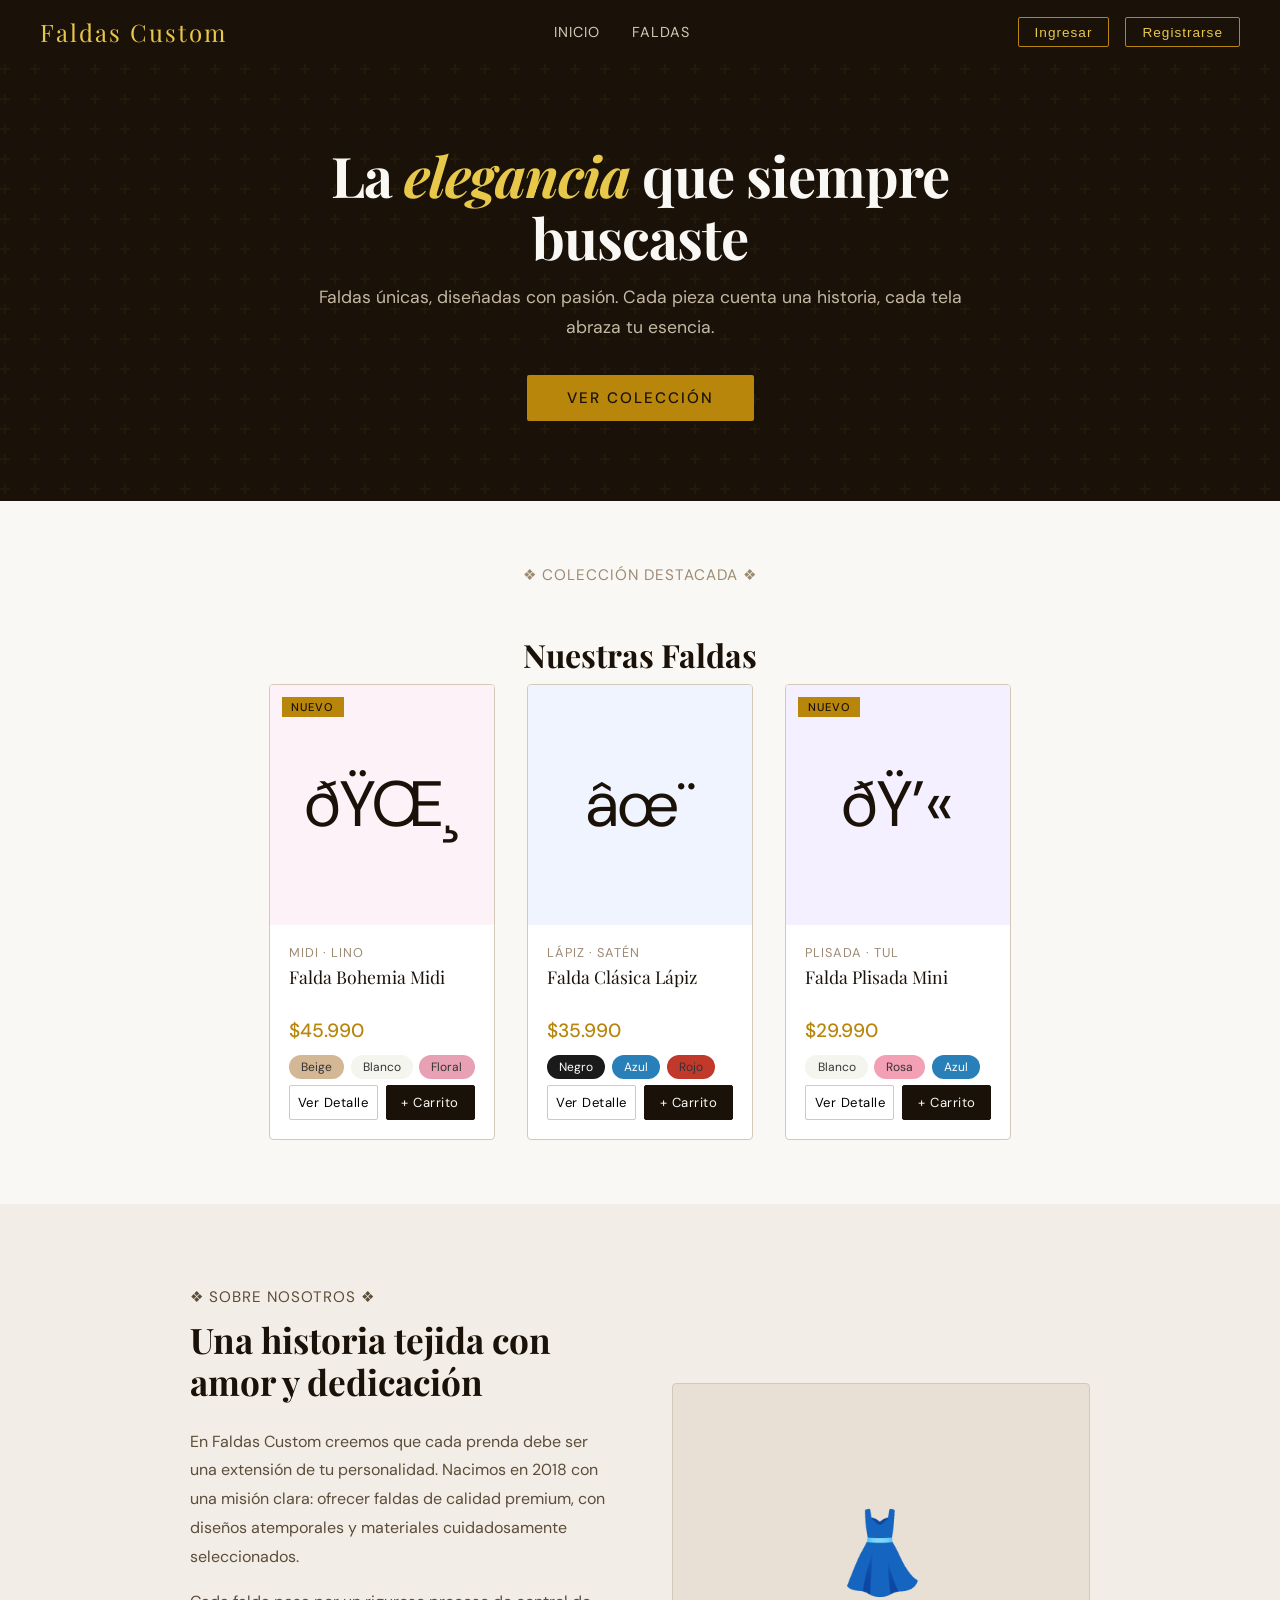
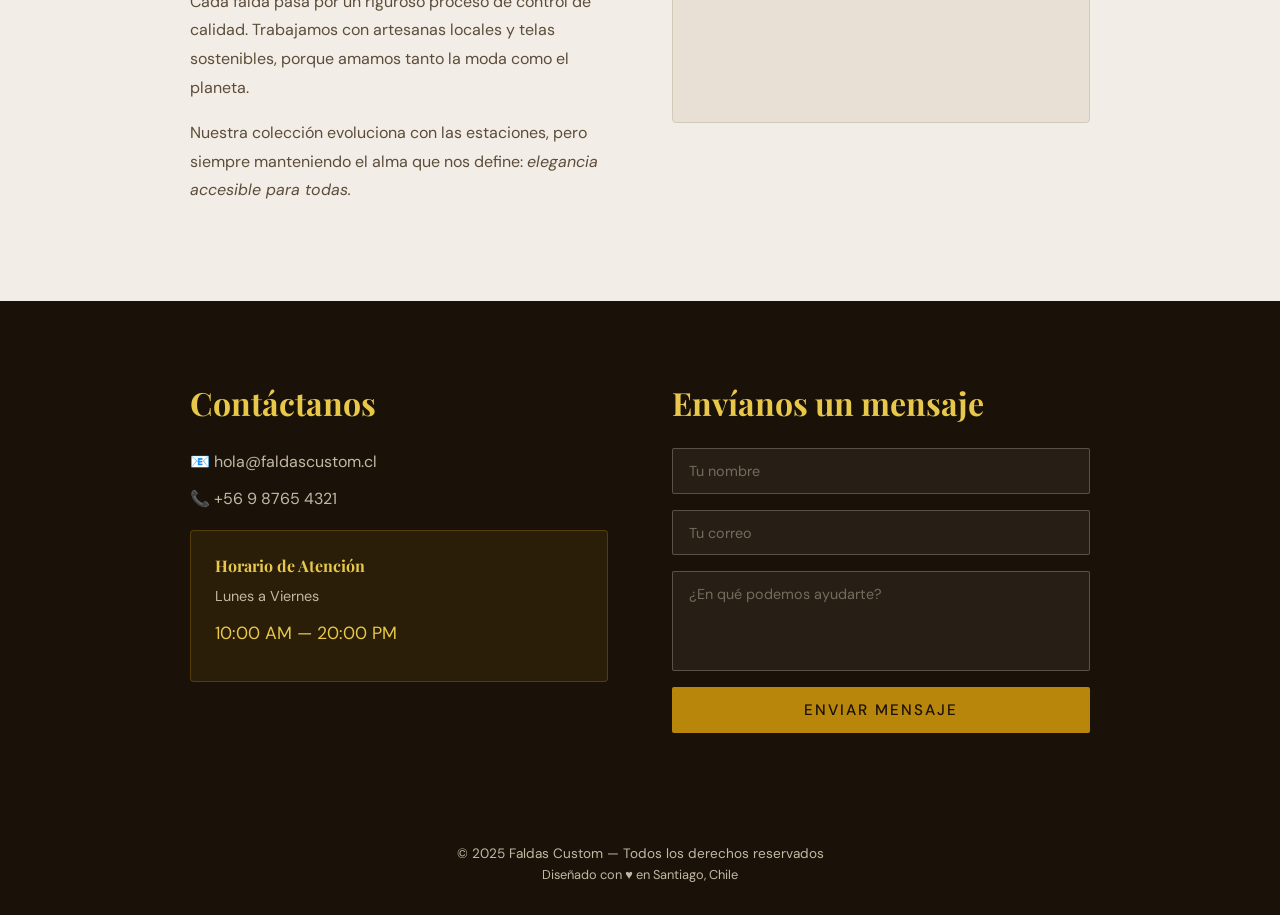
==== commit f26a4770: "Solucion de errores en version movil" ====
--- a/frontend/index.html
+++ b/frontend/index.html
@@ -115,7 +115,11 @@
     <p>Encuentra tu falda perfecta con nuestros filtros</p>
   </div>
   <div class="faldas-layout">
-    <aside class="filters-panel">
+    <aside class="filters-panel" id="filtersPanel">
+      <button class="filters-toggle" onclick="toggleFilters()">
+        <span>Filtros</span>
+        <span>▾</span>
+      </button>
       <h4 style="margin-bottom:1rem;font-size:.9rem;letter-spacing:1px;text-transform:uppercase;color:var(--ink2)">Filtros</h4>
 
       <div class="filter-section">
@@ -157,13 +161,40 @@
         <label class="filter-option"><input type="checkbox" value="Satén" onchange="applyFilters()"> Satén</label>
         <label class="filter-option"><input type="checkbox" value="Tul" onchange="applyFilters()"> Tul</label>
       </div>
-      <button class="clear-filters" onclick="clearFilters()">✕ Limpiar filtros</button>
+      <div class="filter-actions">
+        <button class="clear-filters" onclick="clearFilters()">✕ Limpiar</button>
+        <button class="btn-primary" style="padding:.5rem .8rem;font-size:.8rem" onclick="applyFilters()">Aplicar</button>
+      </div>
     </aside>
     <div>
       <p class="results-count" id="resultsCount"></p>
       <div class="products-grid" id="faldaProducts"></div>
     </div>
   </div>
+
+  <div class="contact">
+    <div class="contact-inner">
+      <div>
+        <h2>Contáctanos</h2>
+        <p>📧 hola@faldascustom.cl</p>
+        <p>📞 +56 9 8765 4321</p>
+      </div>
+      <div>
+        <h2>Envía un mensaje</h2>
+        <div class="contact-form">
+          <input type="text" placeholder="Tu nombre"/>
+          <input type="email" placeholder="Tu correo"/>
+          <textarea rows="4" placeholder="¿En qué podemos ayudarte?"></textarea>
+          <button class="btn-primary" onclick="notify('Mensaje enviado. ¡Gracias por contactarnos!')">Enviar mensaje</button>
+        </div>
+      </div>
+    </div>
+  </div>
+
+  <footer>
+    <p>© 2025 Faldas Custom — Todos los derechos reservados</p>
+    <p style="margin-top:.3rem;font-size:.8rem">Diseñado con ♥ en Santiago, Chile</p>
+  </footer>
 </div>
 
 <!-- USER DASHBOARD -->
@@ -219,27 +250,27 @@
   <div class="admin-layout">
     <aside class="admin-sidebar">
       <div style="padding:1.2rem 1.5rem;border-bottom:1px solid rgba(255,255,255,.1);margin-bottom:.5rem">
-        <p style="color:var(--gold2);font-size:.8rem;letter-spacing:1px;text-transform:uppercase">Panel Admin</p>
+        <p style="color:var(--gold2);font-size:.8rem;letter-spacing:1px;text-transform:uppercase">Panel de administración</p>
       </div>
       <div class="admin-menu-item active" onclick="switchAdmin('products',this)">📦 Productos</div>
       <div class="admin-menu-item" onclick="switchAdmin('orders',this)">🧾 Pedidos</div>
-      <div class="admin-menu-item" onclick="switchAdmin('stock',this)">📈 Stock</div>
-      <div class="admin-menu-item" onclick="switchAdmin('account',this)">👤 Mi Cuenta</div>
+      <div class="admin-menu-item" onclick="switchAdmin('stock',this)">📈 Inventario</div>
+      <div class="admin-menu-item" onclick="switchAdmin('account',this)">👤 Mi cuenta</div>
     </aside>
     <div class="admin-content">
 
       <!-- ADMIN PRODUCTS -->
       <div id="admin-products">
         <div class="admin-header">
-          <h2>Gestión de Productos</h2>
-          <button class="btn-primary" style="padding:.5rem 1.2rem;font-size:.85rem" onclick="openModal('addProductModal')">+ Nuevo Producto</button>
+          <h2>Gestión de productos</h2>
+          <button class="btn-primary" style="padding:.5rem 1.2rem;font-size:.85rem" onclick="openModal('addProductModal')">+ Nuevo producto</button>
         </div>
         <div class="admin-grid" id="adminProductGrid"></div>
       </div>
 
       <!-- ADMIN ORDERS -->
       <div id="admin-orders" class="hidden">
-        <div class="admin-header"><h2>Lista de Pedidos</h2></div>
+        <div class="admin-header"><h2>Lista de pedidos</h2></div>
         <table class="data-table" style="width:100%">
           <thead><tr>
             <th>ID</th><th>Cliente</th><th>Productos</th><th>Total</th><th>Estado</th><th>Acción</th>
@@ -250,10 +281,10 @@
 
       <!-- ADMIN STOCK -->
       <div id="admin-stock" class="hidden">
-        <div class="admin-header"><h2>Stock Disponible</h2></div>
+        <div class="admin-header"><h2>Stock disponible</h2></div>
         <table class="data-table" style="width:100%">
           <thead><tr>
-            <th>Producto</th><th>Tallas</th><th>Colores</th><th>Stock Total</th><th>Estado</th>
+            <th>Producto</th><th>Tallas</th><th>Colores</th><th>Stock total</th><th>Estado</th>
           </tr></thead>
           <tbody id="adminStockBody"></tbody>
         </table>
@@ -261,12 +292,12 @@
 
       <!-- ADMIN ACCOUNT -->
       <div id="admin-account" class="hidden">
-        <div class="admin-header"><h2>Mi Cuenta Admin</h2></div>
+        <div class="admin-header"><h2>Mi cuenta</h2></div>
         <div style="background:var(--card);border:1px solid var(--border);border-radius:4px;padding:1.5rem;max-width:480px">
           <div class="form-group"><label>Nombre</label><input type="text" id="adminName" value="Administrador"/></div>
           <div class="form-group"><label>Correo</label><input type="email" id="adminEmail" value="admin@faldascustom.cl"/></div>
-      <div class="form-group"><label>Nueva Contraseña</label><input type="password" id="adminPwd" placeholder="Dejar vacío para no cambiar"/></div>
-          <button class="btn-submit" onclick="saveAdminAccount()">Guardar Cambios</button>
+          <div class="form-group"><label>Nueva contraseña</label><input type="password" id="adminPwd" placeholder="Déjala vacía si no deseas cambiarla"/></div>
+          <button class="btn-submit" onclick="saveAdminAccount()">Guardar cambios</button>
         </div>
       </div>
 
@@ -280,6 +311,30 @@
     <a style="cursor:pointer;color:var(--ink3);font-size:.85rem" onclick="goPage('faldas')">← Volver a Faldas</a>
   </div>
   <div class="product-detail" id="productDetailContent"></div>
+
+  <div class="contact">
+    <div class="contact-inner">
+      <div>
+        <h2>Contáctanos</h2>
+        <p>📧 hola@faldascustom.cl</p>
+        <p>📞 +56 9 8765 4321</p>
+      </div>
+      <div>
+        <h2>Envía un mensaje</h2>
+        <div class="contact-form">
+          <input type="text" placeholder="Tu nombre"/>
+          <input type="email" placeholder="Tu correo"/>
+          <textarea rows="4" placeholder="¿En qué podemos ayudarte?"></textarea>
+          <button class="btn-primary" onclick="notify('Mensaje enviado. ¡Gracias por contactarnos!')">Enviar mensaje</button>
+        </div>
+      </div>
+    </div>
+  </div>
+
+  <footer>
+    <p>© 2025 Faldas Custom — Todos los derechos reservados</p>
+    <p style="margin-top:.3rem;font-size:.8rem">Diseñado con ♥ en Santiago, Chile</p>
+  </footer>
 </div>
 
 <!-- ============ MODALS ============ -->
@@ -345,8 +400,8 @@
 <div class="modal-overlay hidden" id="addProductModal">
   <div class="modal" style="max-width:600px">
     <div class="modal-header">
-      <h3 id="addProductTitle">Nuevo Producto</h3>
-      <button class="modal-close" onclick="closeModal('addProductModal')">âœ•</button>
+      <h3 id="addProductTitle">Nuevo producto</h3>
+      <button class="modal-close" onclick="closeModal('addProductModal')">✕</button>
     </div>
     <div class="modal-body">
       <div style="display:grid;grid-template-columns:1fr 1fr;gap:1rem">
@@ -360,6 +415,14 @@
         </div>
         <div class="form-group"><label>Stock</label><input type="number" id="pStock" value="10"/></div>
         <div class="form-group"><label>Emoji / Icono</label><input type="text" id="pEmoji" value="👗"/></div>
+      </div>
+      <div class="form-group">
+        <label>Imagen / Foto de la falda</label>
+        <input type="file" id="pImageFile" accept="image/*" onchange="handleProductImageUpload(this)"/>
+        <input type="url" id="pImageUrl" placeholder="O pega una URL de imagen" style="margin-top:.5rem"/>
+        <div id="pImagePreviewWrap" style="display:none;margin-top:.7rem">
+          <img id="pImagePreview" style="max-width:100%;max-height:180px;border-radius:6px;border:1px solid var(--border)"/>
+        </div>
       </div>
       <div class="form-group"><label>Descripción</label><textarea id="pDesc" rows="3"></textarea></div>
       <div class="form-group"><label>Tallas disponibles (separadas por coma)</label><input type="text" id="pSizes" placeholder="XS, S, M, L, XL"/></div>
--- a/frontend/css/style.css
+++ b/frontend/css/style.css
@@ -1,4 +1,3 @@
-
 *{box-sizing:border-box;margin:0;padding:0}
 :root{
   --bg:#FAF8F5;--bg2:#F2EDE6;--bg3:#E8E0D4;
@@ -8,7 +7,7 @@
   --card:#FFFFFF;--border:#D4C9B8;
   font-family:'DM Sans',sans-serif;
 }
-body{background:var(--bg);color:var(--ink);min-height:100vh}
+body{background:var(--bg);color:var(--ink);min-height:100vh;display:flex;flex-direction:column}
 h1,h2,h3,h4{font-family:'Playfair Display',serif}
 
 /* NAV */
@@ -25,8 +24,8 @@
 .cart-count{position:absolute;top:-8px;right:-8px;background:var(--red);color:#fff;border-radius:50%;width:18px;height:18px;font-size:.7rem;display:flex;align-items:center;justify-content:center;font-weight:600}
 
 /* PAGES */
-.page{display:none;min-height:calc(100vh - 64px)}
-.page.active{display:block}
+.page{display:none}
+.page.active{display:flex;flex-direction:column;min-height:calc(100vh - 64px)}
 
 /* HERO */
 .hero{background:var(--ink);color:#FAF8F5;padding:5rem 2rem;text-align:center;position:relative;overflow:hidden}
@@ -44,15 +43,15 @@
 .section-sub{text-align:center;color:var(--ink3);margin-bottom:3rem;font-size:.95rem;letter-spacing:1px}
 .products-grid{display:grid;grid-template-columns:repeat(auto-fill,minmax(280px,1fr));gap:2rem}
 #homeProducts{grid-template-columns:repeat(3,1fr)}
-.product-card{background:var(--card);border:1px solid var(--border);border-radius:4px;overflow:hidden;transition:transform .2s,box-shadow .2s;cursor:pointer}
+.product-card{background:var(--card);border:1px solid var(--border);border-radius:4px;overflow:hidden;transition:transform .2s,box-shadow .2s;cursor:pointer;display:flex;flex-direction:column;min-width:0}
 .product-card:hover{transform:translateY(-4px);box-shadow:0 8px 24px rgba(26,18,8,.1)}
-.product-img{height:240px;display:flex;align-items:center;justify-content:center;font-size:4rem;position:relative}
+.product-img{height:240px;display:flex;align-items:center;justify-content:center;font-size:4rem;position:relative;flex-shrink:0}
 .product-badge{position:absolute;top:12px;left:12px;background:var(--gold);color:var(--ink);font-size:.7rem;padding:.2rem .6rem;letter-spacing:1px;text-transform:uppercase;font-weight:500}
-.product-info{padding:1.2rem}
-.product-name{font-family:'Playfair Display',serif;font-size:1.1rem;margin-bottom:.3rem}
-.product-type{color:var(--ink3);font-size:.8rem;letter-spacing:1px;text-transform:uppercase;margin-bottom:.5rem}
+.product-info{padding:1.2rem;display:flex;flex-direction:column;gap:.35rem;flex:1;min-width:0}
+.product-name{font-family:'Playfair Display',serif;font-size:1.1rem;margin-bottom:0;line-height:1.3;min-height:2.6em;word-break:break-word}
+.product-type{color:var(--ink3);font-size:.8rem;letter-spacing:1px;text-transform:uppercase;margin-bottom:0}
 .product-price{font-size:1.2rem;font-weight:500;color:var(--gold)}
-.product-actions{display:flex;gap:.5rem;margin-top:1rem}
+.product-actions{display:flex;gap:.5rem;margin-top:auto}
 .btn-sm{flex:1;padding:.5rem;font-size:.82rem;border:1px solid var(--border);background:none;cursor:pointer;border-radius:2px;font-family:'DM Sans',sans-serif;transition:all .2s;letter-spacing:.5px}
 .btn-sm.primary{background:var(--ink);color:#FAF8F5;border-color:var(--ink)}
 .btn-sm.primary:hover{background:var(--gold);border-color:var(--gold);color:var(--ink)}
@@ -89,8 +88,10 @@
 .filter-option{display:flex;align-items:center;gap:.5rem;margin-bottom:.4rem;cursor:pointer;font-size:.9rem;color:var(--ink2)}
 .filter-option input{accent-color:var(--gold)}
 .filter-option:hover{color:var(--ink)}
+.filter-actions{display:flex;gap:.5rem;justify-content:flex-end;margin-top:1rem}
 .results-count{color:var(--ink3);font-size:.85rem;margin-bottom:1rem}
-.clear-filters{background:none;border:1px solid var(--border);padding:.3rem .8rem;border-radius:2px;font-size:.8rem;cursor:pointer;color:var(--ink2);margin-top:.5rem}
+.clear-filters{background:none;border:1px solid var(--border);padding:.3rem .8rem;border-radius:2px;font-size:.8rem;cursor:pointer;color:var(--ink2)}
+.filters-toggle{display:none}
 
 /* MODALS */
 .modal-overlay{position:fixed;inset:0;background:rgba(26,18,8,.7);z-index:200;display:flex;align-items:center;justify-content:center;padding:1rem}
@@ -215,7 +216,7 @@
 .color-opt.active{border-color:var(--gold)}
 
 /* FOOTER */
-footer{background:var(--ink);color:#C4B8A4;padding:2rem;text-align:center;font-size:.85rem}
+footer{background:var(--ink);color:#C4B8A4;padding:2rem;text-align:center;font-size:.85rem;margin-top:auto}
 
 /* NOTIFICATIONS */
 .notif{position:fixed;bottom:2rem;right:2rem;z-index:500;display:flex;flex-direction:column;gap:.5rem}
@@ -226,12 +227,47 @@
 @media(max-width:768px){
   .hero h1{font-size:2.2rem}
   .about-inner,.contact-inner,.product-detail{grid-template-columns:1fr}
-  .faldas-layout{grid-template-columns:1fr}
-  .filters-panel{position:static}
-  .admin-layout{grid-template-columns:1fr}
-  .admin-sidebar{display:flex;overflow-x:auto;padding:0}
+  .faldas-layout{grid-template-columns:1fr;padding:1rem;gap:1rem}
+  .products-grid,.products-grid#homeProducts{grid-template-columns:repeat(2,minmax(0,1fr));gap:.8rem}
+  .product-card .product-info{padding:.9rem}
+  .product-name{font-size:1rem;min-height:2.8em}
+  .product-price{font-size:1rem}
+  .product-actions{flex-direction:column}
+  .btn-sm{width:100%}
+  .filters-panel{position:static;padding:1rem}
+  .filters-toggle{display:flex;align-items:center;justify-content:space-between;width:100%;background:var(--bg2);border:1px solid var(--border);padding:.7rem 1rem;border-radius:4px;color:var(--ink);font-family:'DM Sans',sans-serif;font-size:.9rem;margin-bottom:.8rem;cursor:pointer}
+  .filters-panel .filter-section,.filters-panel .filter-actions{display:none}
+  .filters-panel.open .filter-section,.filters-panel.open .filter-actions{display:block}
+  .filter-option{display:flex;align-items:center;justify-content:space-between;gap:.5rem}
+  .filter-option input{margin-right:.4rem}
+  .results-count{margin:0 0 .7rem 0}
+
+  /* ✅ FIX DEFINITIVO: Admin panel en móvil */
+  /* 1) La page no hereda min-height cuando es admin */
+  #page-admin.active{min-height:unset;height:auto}
+  /* 2) El layout pasa a columna sin altura forzada */
+  .admin-layout{display:flex !important;flex-direction:column !important;grid-template-columns:unset !important;min-height:unset !important;height:auto !important}
+  /* 3) Sidebar horizontal compacto, solo lo que necesita */
+  .admin-sidebar{display:flex !important;flex-direction:row !important;overflow-x:auto;white-space:nowrap;align-items:center;padding:0 !important;flex-shrink:0;width:100%;height:auto !important;min-height:unset !important}
+  /* 4) Ocultar el div título "Panel de administración" */
+  .admin-sidebar > div:first-child{display:none !important}
+  /* 5) Items del menu horizontales sin borde izquierdo */
+  .admin-menu-item{white-space:nowrap;min-width:max-content;padding:.7rem 1.2rem !important;border-left:none !important;border-bottom:3px solid transparent;flex-shrink:0;height:auto !important;align-self:stretch;display:flex;align-items:center}
+  .admin-menu-item.active{border-left-color:transparent !important;border-bottom-color:var(--gold) !important}
+  /* 6) Contenido ocupa el resto */
+  .admin-content{padding:1rem;flex:1}
+  .admin-header{display:flex;align-items:center;justify-content:space-between;gap:.5rem;flex-wrap:nowrap}
+  .admin-header h2{font-size:1rem;white-space:nowrap}
   .dash-cards{grid-template-columns:1fr 1fr}
   .cart-drawer{width:100%}
 }
 
-.hidden{display:none!important}
+@media(max-width:480px){
+  .products-grid,.products-grid#homeProducts{grid-template-columns:repeat(2,minmax(0,1fr));gap:.6rem}
+  .product-img{height:170px}
+  .product-info{padding:.7rem}
+  .product-actions{gap:.4rem}
+  .product-type,.product-name,.product-price{font-size:.85rem}
+}
+
+.hidden{display:none!important}
